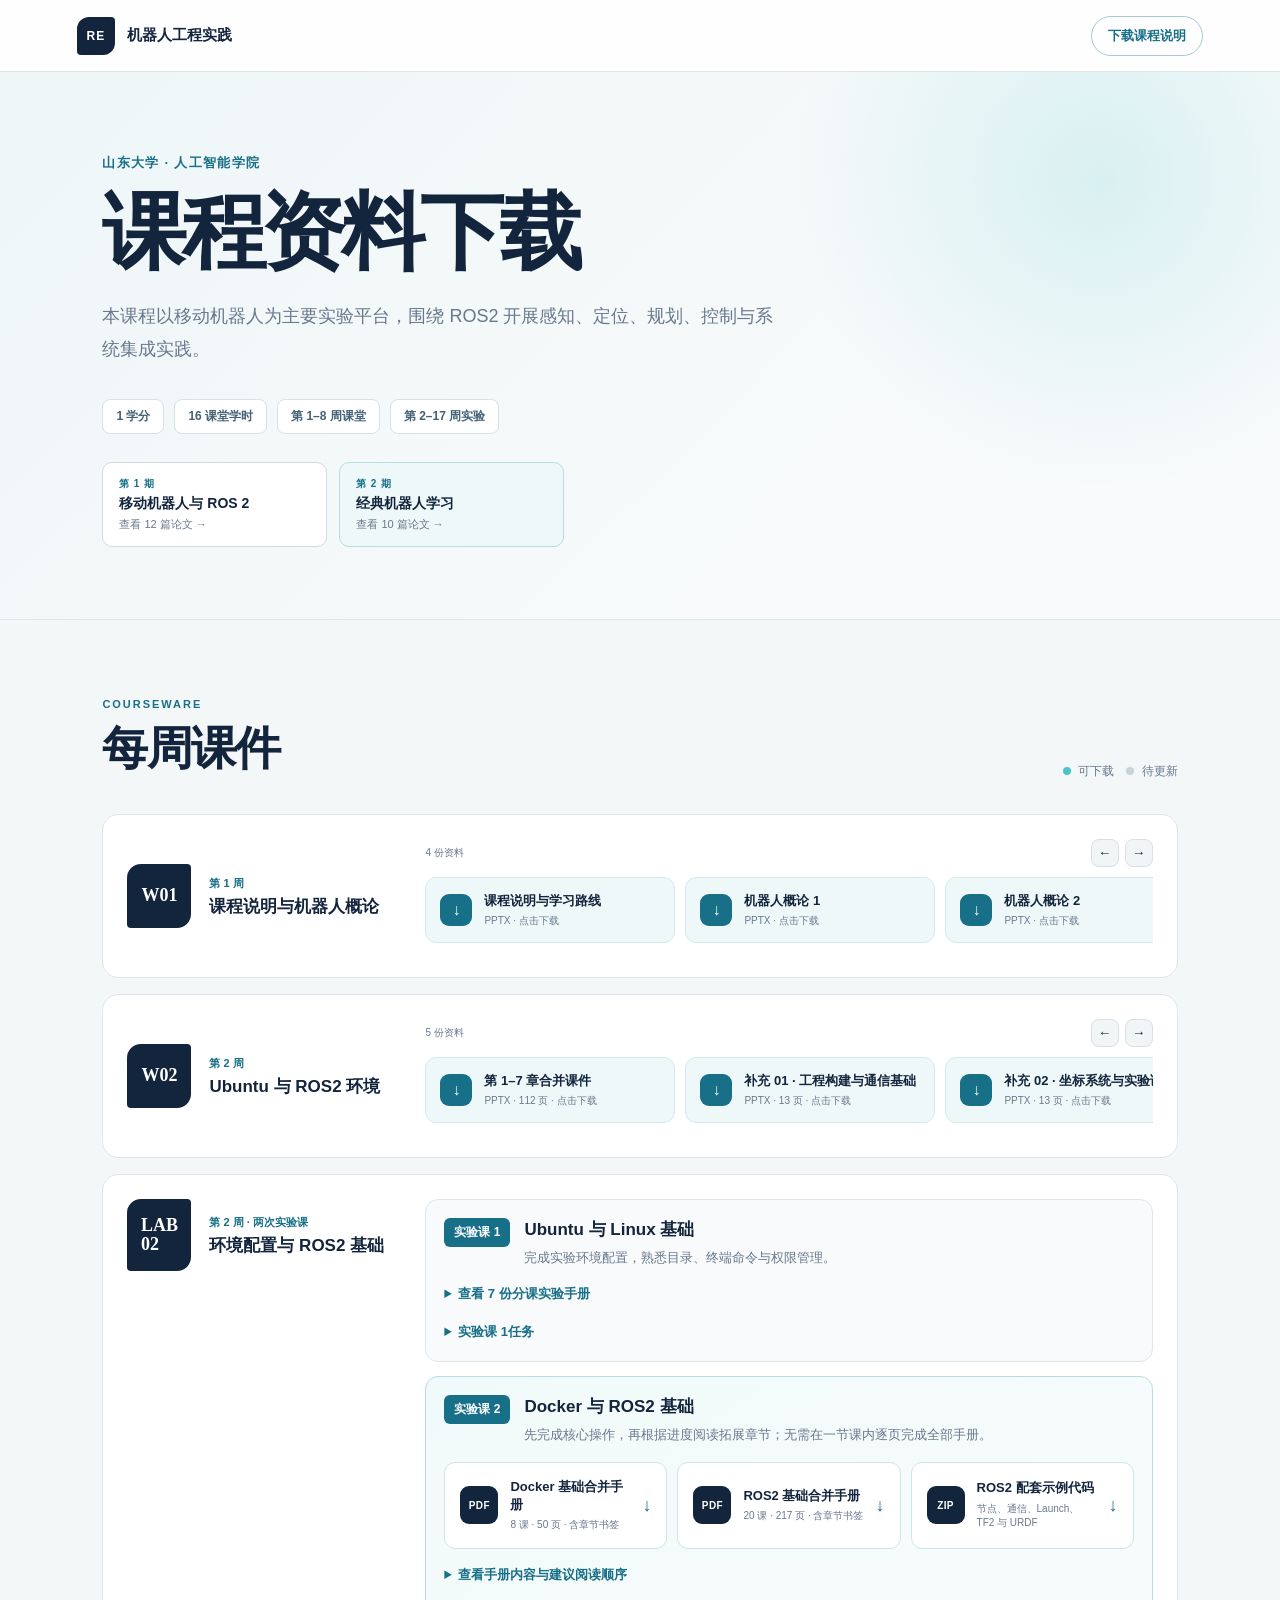
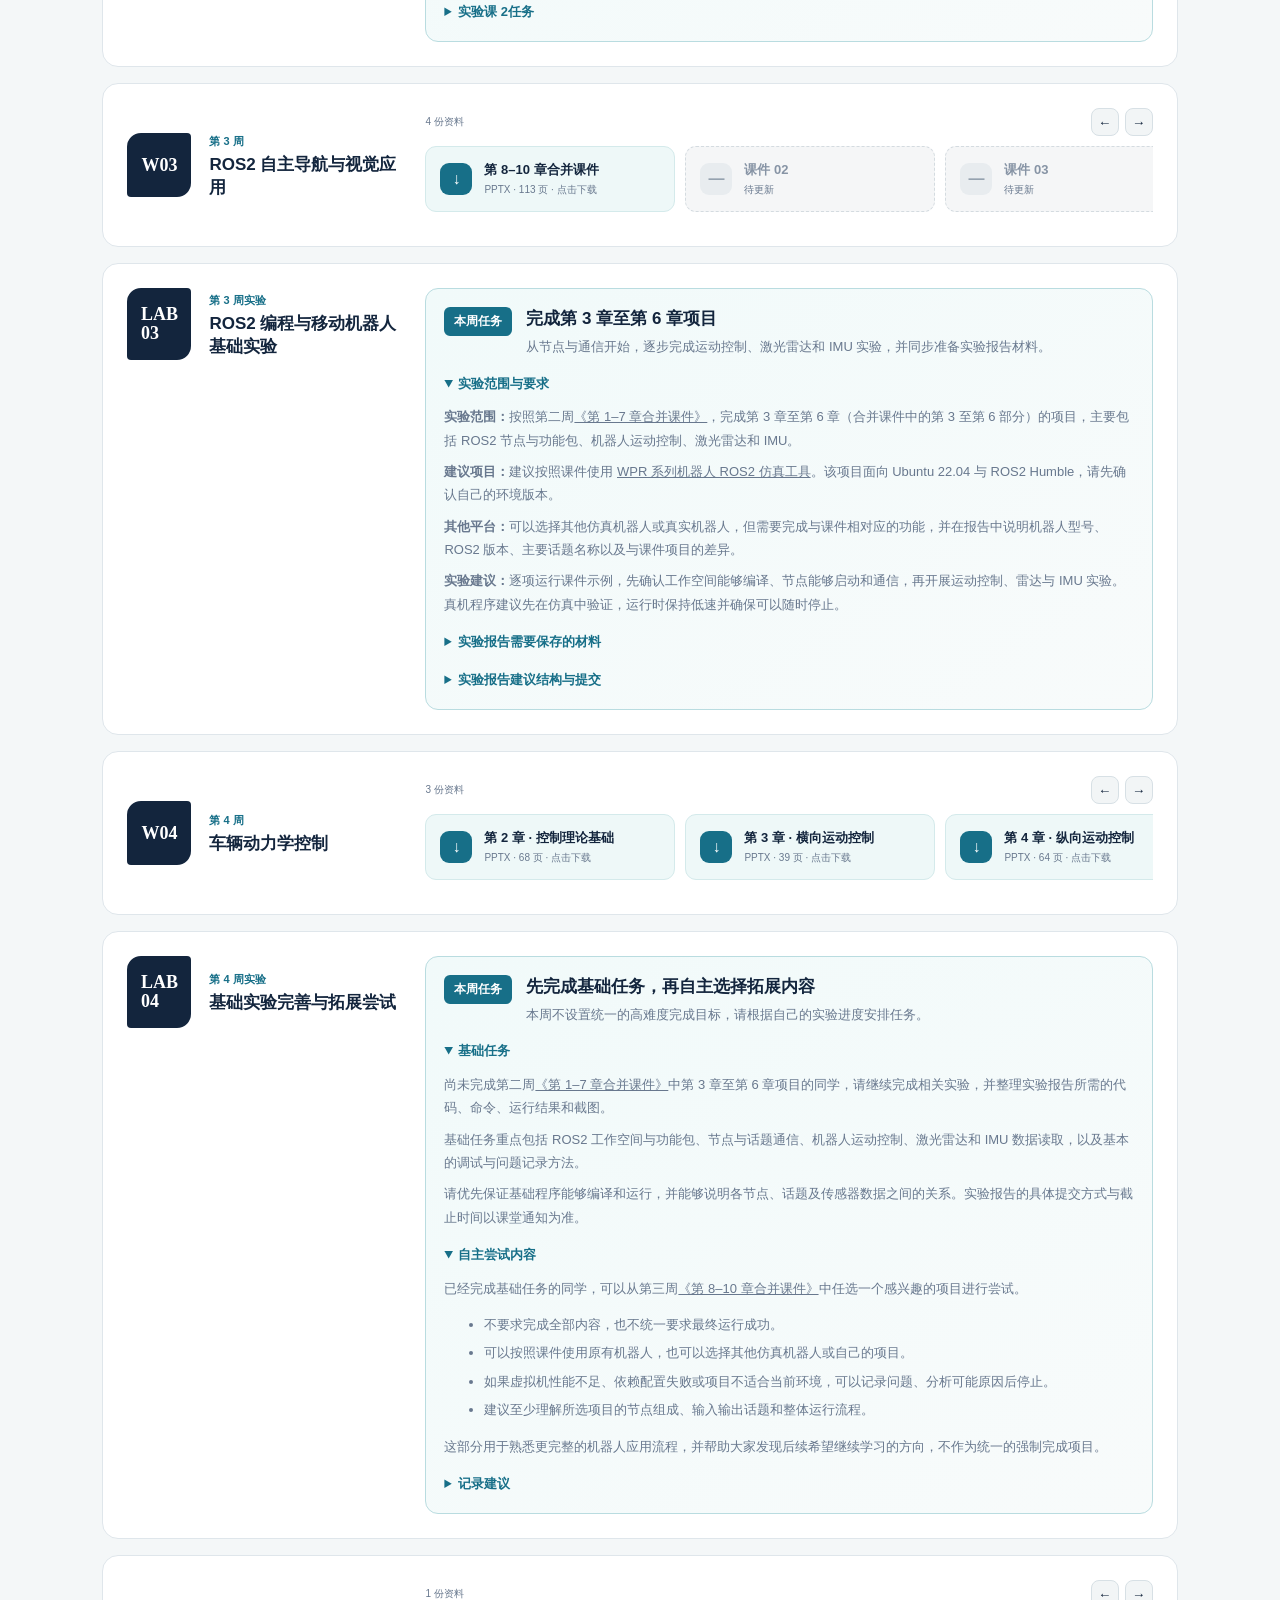
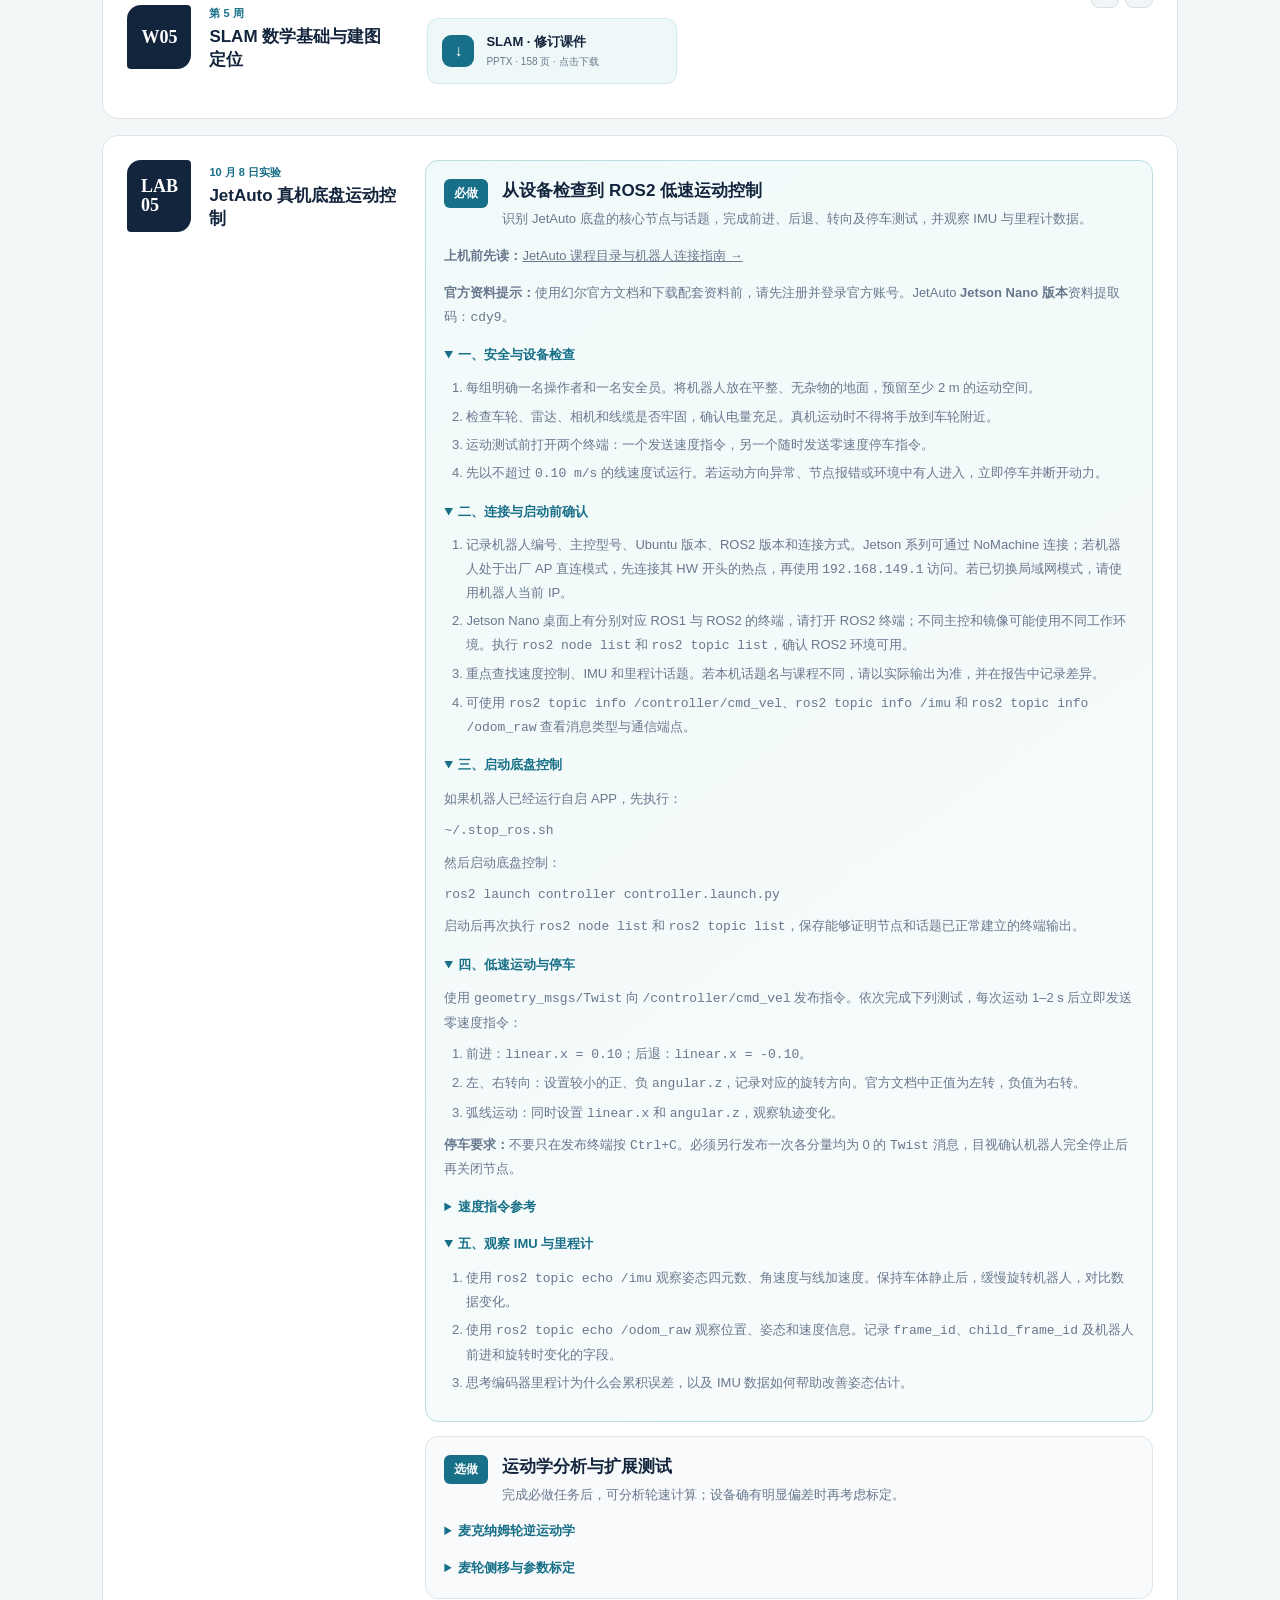
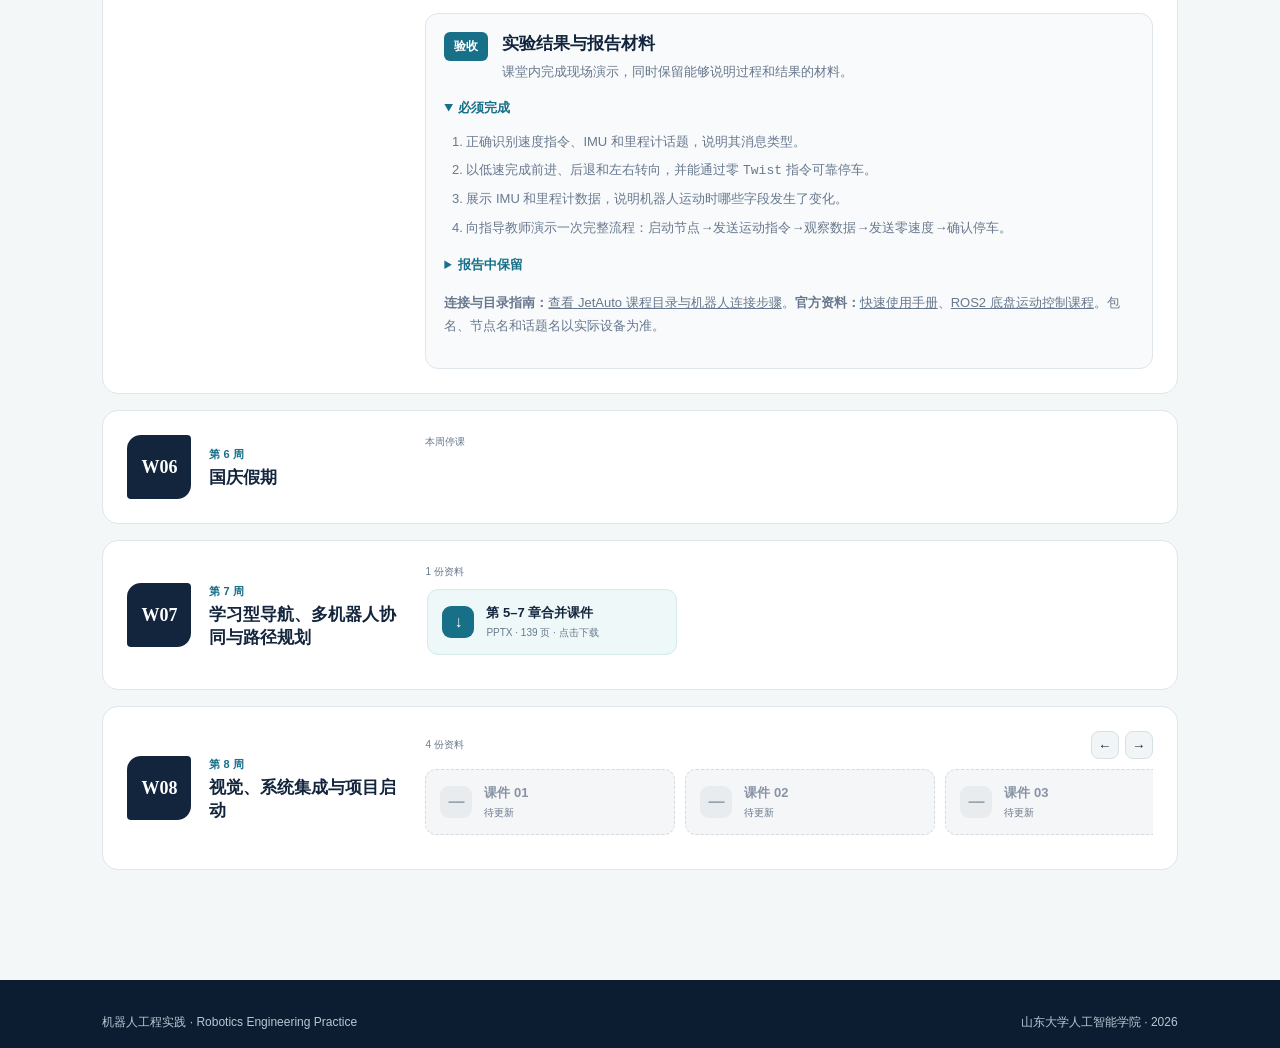
==== index.html @ d451692c "Publish week 7 navigation courseware" ====
<!doctype html>
<html lang="zh-CN">
<head>
  <meta charset="utf-8">
  <meta name="viewport" content="width=device-width,initial-scale=1">
  <meta name="description" content="山东大学人工智能学院机器人工程实践课程资料下载">
  <title>机器人工程实践｜课程资料下载</title>
  <link rel="stylesheet" href="style.css">
</head>
<body>
  <header>
    <a class="brand" href="#top"><span class="brand-mark">RE</span><span>机器人工程实践</span></a>
    <a class="outline-link" href="downloads/课程说明与学习路线.pptx" download>下载课程说明</a>
  </header>

  <main>
    <section class="hero" id="top">
      <p class="school">山东大学 · 人工智能学院</p>
      <h1>课程资料下载</h1>
      <p class="subtitle">本课程以移动机器人为主要实验平台，围绕 ROS2 开展感知、定位、规划、控制与系统集成实践。</p>
      <div class="facts"><span>1 学分</span><span>16 课堂学时</span><span>第 1–8 周课堂</span><span>第 2–17 周实验</span></div>
      <div class="reading-entries" aria-label="论文选读">
        <a class="reading-entry" href="papers.html"><small>第 1 期</small><strong>移动机器人与 ROS 2</strong><span>查看 12 篇论文 →</span></a>
        <a class="reading-entry reading-entry-current" href="papers-2.html"><small>第 2 期</small><strong>经典机器人学习</strong><span>查看 10 篇论文 →</span></a>
      </div>
    </section>

    <section class="downloads" aria-labelledby="downloads-title">
      <div class="downloads-heading"><div><p>COURSEWARE</p><h2 id="downloads-title">每周课件</h2></div><span><i></i> 可下载　<em></em> 待更新</span></div>
      <div class="week-list">
        <article class="week-card"><div class="week-title"><span>W01</span><div><small>第 1 周</small><h3>课程说明与机器人概论</h3></div></div><div class="rail-wrap"><div class="rail-controls"><span>4 份资料</span><div><button aria-label="向左查看第1周课件">←</button><button aria-label="向右查看第1周课件">→</button></div></div><div class="materials"><a class="material available" href="downloads/课程说明与学习路线.pptx" download><b>↓</b><span><strong>课程说明与学习路线</strong><small>PPTX · 点击下载</small></span></a><a class="material available" href="downloads/01-机器人概论.pptx" download><b>↓</b><span><strong>机器人概论 1</strong><small>PPTX · 点击下载</small></span></a><a class="material available" href="downloads/02-机器人概论.pptx" download><b>↓</b><span><strong>机器人概论 2</strong><small>PPTX · 点击下载</small></span></a><a class="material available" href="downloads/03-机器人概论.ppt" download><b>↓</b><span><strong>机器人概论 3</strong><small>PPT · 点击下载</small></span></a></div></div></article>

<article class="week-card" id="week02"><div class="week-title"><span>W02</span><div><small>第 2 周</small><h3>Ubuntu 与 ROS2 环境</h3></div></div><div class="rail-wrap"><div class="rail-controls"><span>5 份资料</span><div><button aria-label="向左查看第2周课件">←</button><button aria-label="向右查看第2周课件">→</button></div></div><div class="materials"><a class="material available" href="downloads/week02-chapters-01-07.pptx?v=20260904-1920" download><b>↓</b><span><strong>第 1–7 章合并课件</strong><small>PPTX · 112 页 · 点击下载</small></span></a><a class="material available" href="downloads/week02-supplement-01-build-communication.pptx" download><b>↓</b><span><strong>补充 01 · 工程构建与通信基础</strong><small>PPTX · 13 页 · 点击下载</small></span></a><a class="material available" href="downloads/week02-supplement-02-tf-debugging.pptx" download><b>↓</b><span><strong>补充 02 · 坐标系统与实验调试</strong><small>PPTX · 13 页 · 点击下载</small></span></a><div class="material pending"><b>—</b><span><strong>课件 04</strong><small>待更新</small></span></div><div class="material pending"><b>—</b><span><strong>课件 05</strong><small>待更新</small></span></div></div></div></article>

        <article class="week-card lab-week" id="week02-lab">
          <div class="week-title"><span>LAB<br>02</span><div><small>第 2 周 · 两次实验课</small><h3>环境配置与 ROS2 基础</h3></div></div>
          <div class="lab-sessions">
            <section class="lab-session">
              <div class="session-heading"><span>实验课 1</span><div><h4>Ubuntu 与 Linux 基础</h4><p>完成实验环境配置，熟悉目录、终端命令与权限管理。</p></div></div>
              <details class="resource-group">
                <summary>查看 7 份分课实验手册</summary>
                <div class="rail-wrap">
                  <div class="rail-controls"><span>按需要阅读和下载</span><div><button aria-label="向左查看实验课1手册">←</button><button aria-label="向右查看实验课1手册">→</button></div></div>
                  <div class="materials">
                    <a class="material available" href="downloads/lab02/01-linux-introduction.pdf" download><b>↓</b><span><strong>01 Linux 系统简介</strong><small>PDF · 6 页</small></span></a>
                    <a class="material available" href="downloads/lab02/02-windows-virtual-machine.pdf" download><b>↓</b><span><strong>02 Windows 下的环境配置</strong><small>PDF · 10 页</small></span></a>
                    <a class="material available" href="downloads/lab02/03-ubuntu-installation.pdf" download><b>↓</b><span><strong>03 Linux 系统安装及换源</strong><small>PDF · 67 页</small></span></a>
                    <a class="material available" href="downloads/lab02/04-linux-basics.pdf" download><b>↓</b><span><strong>04 Linux 基本操作</strong><small>PDF · 13 页</small></span></a>
                    <a class="material available" href="downloads/lab02/05-linux-directories.pdf" download><b>↓</b><span><strong>05 Linux 目录介绍</strong><small>PDF · 5 页</small></span></a>
                    <a class="material available" href="downloads/lab02/06-linux-commands.pdf" download><b>↓</b><span><strong>06 Linux 常见指令</strong><small>PDF · 8 页</small></span></a>
                    <a class="material available" href="downloads/lab02/07-linux-permissions.pdf" download><b>↓</b><span><strong>07 Linux 权限介绍</strong><small>PDF · 7 页</small></span></a>
                  </div>
                </div>
              </details>
              <details class="lab-notes"><summary>实验课 1任务</summary><p><strong>实验目标：</strong>完成 Ubuntu 实验环境配置，掌握 Linux 的基本操作，为后续 ROS2 实验准备可用环境。</p><ol><li>根据自己的电脑选择一种虚拟机方案，安装 Ubuntu 并完成软件源配置。不需要同时安装多种虚拟机；修改磁盘或虚拟化设置前，请先备份重要文件。</li><li>完成目录结构、常用终端命令和权限管理练习，保存关键命令与运行结果。遇到问题时，记录报错画面、系统与软件版本以及已经完成的步骤。</li><li>使用普通账户和 <code>sudo</code> 执行需要管理员权限的操作，不要启用 root 登录，也不要修改实验室公共设备的账户密码。</li></ol><p><strong>提前完成实验的同学：</strong>请进入<a href="papers.html">第一次论文选读</a>页面开始阅读。</p><p><strong>第一周作业：</strong>选择一篇或多篇论文完成阅读报告，使用 Overleaf 和 LaTeX 编写并导出 PDF。报告应说明研究问题、主要方法、实验结果和个人理解，不要只翻译摘要。提交方式与截止时间以课堂通知为准。</p></details>
            </section>

            <section class="lab-session session-featured">
              <div class="session-heading"><span>实验课 2</span><div><h4>Docker 与 ROS2 基础</h4><p>先完成核心操作，再根据进度阅读拓展章节；无需在一节课内逐页完成全部手册。</p></div></div>
              <div class="session-downloads">
                <a class="resource-card" href="downloads/lab02/session2/docker-course-complete.pdf?v=20260909" download><b>PDF</b><span><strong>Docker 基础合并手册</strong><small>8 课 · 50 页 · 含章节书签</small></span><i>↓</i></a>
                <a class="resource-card" href="downloads/lab02/session2/ros2-basics-complete.pdf?v=20260909" download><b>PDF</b><span><strong>ROS2 基础合并手册</strong><small>20 课 · 217 页 · 含章节书签</small></span><i>↓</i></a>
                <a class="resource-card" href="downloads/lab02/session2/ros2-example-source.zip?v=20260909" download><b>ZIP</b><span><strong>ROS2 配套示例代码</strong><small>节点、通信、Launch、TF2 与 URDF</small></span><i>↓</i></a>
              </div>
              <details class="resource-index"><summary>查看手册内容与建议阅读顺序</summary><div class="course-outline"><div><h5>Docker 手册</h5><p><strong>核心：</strong>介绍与安装、hello-world、容器使用、硬件与数据交互、Docker 中安装 ROS。</p><p><strong>拓展：</strong>镜像发布、容器日常管理与 Docker 仓库。</p></div><div><h5>ROS2 手册</h5><p><strong>核心：</strong>安装、命令行、工作空间、功能包、节点、话题、服务与动作。</p><p><strong>拓展：</strong>参数、DDS、Launch、TF2、URDF、Gazebo、Rviz 与 RQT。</p></div></div></details>
              <details class="lab-notes"><summary>实验课 2任务</summary><p><strong>实验目标：</strong>理解容器化开发环境的基本思路，完成 ROS2 工作空间与基础通信实验。</p><ol><li><strong>Docker 基础：</strong>完成 Docker 安装与 <code>hello-world</code> 测试，练习镜像、容器和目录映射等基本操作，并尝试在容器中运行 ROS2 环境。</li><li><strong>ROS2 基础：</strong>创建工作空间和功能包，运行节点、话题发布/订阅以及服务或动作示例；使用相应的 <code>ros2</code> 命令检查节点和通信状态。</li><li><strong>实验记录：</strong>保留关键命令、运行结果和必要截图。遇到问题时记录完整报错、ROS2 版本、运行环境及已经尝试的解决方法。</li></ol><p><strong>拓展任务：</strong>完成较快的同学可以继续练习 Launch、TF2、URDF、Rviz 或 RQT，也可以进入<a href="papers.html">第一次论文选读</a>页面继续阅读论文。</p></details>
            </section>
          </div>
        </article>

        <article class="week-card" id="week03"><div class="week-title"><span>W03</span><div><small>第 3 周</small><h3>ROS2 自主导航与视觉应用</h3></div></div><div class="rail-wrap"><div class="rail-controls"><span>4 份资料</span><div><button aria-label="向左查看第3周课件">←</button><button aria-label="向右查看第3周课件">→</button></div></div><div class="materials"><a class="material available" href="downloads/week03-ros2-navigation-vision.pptx?v=20260913" download><b>↓</b><span><strong>第 8–10 章合并课件</strong><small>PPTX · 113 页 · 点击下载</small></span></a><div class="material pending"><b>—</b><span><strong>课件 02</strong><small>待更新</small></span></div><div class="material pending"><b>—</b><span><strong>课件 03</strong><small>待更新</small></span></div><div class="material pending"><b>—</b><span><strong>课件 04</strong><small>待更新</small></span></div></div></div></article>

        <article class="week-card lab-week" id="week03-lab">
          <div class="week-title"><span>LAB<br>03</span><div><small>第 3 周实验</small><h3>ROS2 编程与移动机器人基础实验</h3></div></div>
          <div class="lab-sessions">
            <section class="lab-session session-featured">
              <div class="session-heading"><span>本周任务</span><div><h4>完成第 3 章至第 6 章项目</h4><p>从节点与通信开始，逐步完成运动控制、激光雷达和 IMU 实验，并同步准备实验报告材料。</p></div></div>
              <details class="lab-notes" open><summary>实验范围与要求</summary><p><strong>实验范围：</strong>按照第二周<a href="#week02">《第 1–7 章合并课件》</a>，完成第 3 章至第 6 章（合并课件中的第 3 至第 6 部分）的项目，主要包括 ROS2 节点与功能包、机器人运动控制、激光雷达和 IMU。</p><p><strong>建议项目：</strong>建议按照课件使用 <a href="https://github.com/6-robot/wpr_simulation2" target="_blank" rel="noopener">WPR 系列机器人 ROS2 仿真工具</a>。该项目面向 Ubuntu 22.04 与 ROS2 Humble，请先确认自己的环境版本。</p><p><strong>其他平台：</strong>可以选择其他仿真机器人或真实机器人，但需要完成与课件相对应的功能，并在报告中说明机器人型号、ROS2 版本、主要话题名称以及与课件项目的差异。</p><p><strong>实验建议：</strong>逐项运行课件示例，先确认工作空间能够编译、节点能够启动和通信，再开展运动控制、雷达与 IMU 实验。真机程序建议先在仿真中验证，运行时保持低速并确保可以随时停止。</p></details>
              <details class="lab-notes"><summary>实验报告需要保存的材料</summary><ol><li>工作空间成功编译及节点正常启动的截图。</li><li>节点、话题及通信关系的检查结果。</li><li>机器人运动控制的运行画面或结果记录。</li><li>RViz 中激光雷达数据的显示效果。</li><li>IMU 数据输出及关键字段的观察记录。</li><li>关键代码、参数配置或命令，以及必要的说明。</li><li>实验中出现的问题、完整报错信息和解决过程。</li></ol><p>截图应能看清命令、窗口标题和关键结果；不要只保留最终成功画面。</p></details>
              <details class="lab-notes"><summary>实验报告建议结构与提交</summary><ol><li><strong>实验目的：</strong>说明本次实验要掌握的 ROS2 知识与机器人功能。</li><li><strong>实验环境：</strong>记录 Ubuntu、ROS2、仿真平台或机器人型号等信息。</li><li><strong>实验过程：</strong>按第 3 章至第 6 章依次说明操作步骤、关键命令与代码。</li><li><strong>实验结果：</strong>配合截图展示各项功能的运行结果。</li><li><strong>问题与解决：</strong>记录调试过程、原因分析及解决方法。</li><li><strong>分析与总结：</strong>总结各节点、话题和传感器数据之间的关系，以及个人理解。</li></ol><p><strong>提交形式：</strong>使用 Overleaf 和 LaTeX 编写，导出 PDF 后提交；具体提交方式与截止时间以课堂通知为准。</p></details>
            </section>
          </div>
        </article>

        <article class="week-card" id="week04"><div class="week-title"><span>W04</span><div><small>第 4 周</small><h3>车辆动力学控制</h3></div></div><div class="rail-wrap"><div class="rail-controls"><span>3 份资料</span><div><button aria-label="向左查看第4周课件">←</button><button aria-label="向右查看第4周课件">→</button></div></div><div class="materials"><a class="material available" href="https://raw.githubusercontent.com/tcy1998/robotics-engineering-practice/main/downloads/week04-02-control-theory.pptx" download><b>↓</b><span><strong>第 2 章 · 控制理论基础</strong><small>PPTX · 68 页 · 点击下载</small></span></a><a class="material available" href="https://raw.githubusercontent.com/tcy1998/robotics-engineering-practice/main/downloads/week04-03-lateral-control.pptx" download><b>↓</b><span><strong>第 3 章 · 横向运动控制</strong><small>PPTX · 39 页 · 点击下载</small></span></a><a class="material available" href="https://raw.githubusercontent.com/tcy1998/robotics-engineering-practice/main/downloads/week04-04-longitudinal-control.pptx" download><b>↓</b><span><strong>第 4 章 · 纵向运动控制</strong><small>PPTX · 64 页 · 点击下载</small></span></a></div></div></article>

        <article class="week-card lab-week" id="week04-lab">
          <div class="week-title"><span>LAB<br>04</span><div><small>第 4 周实验</small><h3>基础实验完善与拓展尝试</h3></div></div>
          <div class="lab-sessions">
            <section class="lab-session session-featured">
              <div class="session-heading"><span>本周任务</span><div><h4>先完成基础任务，再自主选择拓展内容</h4><p>本周不设置统一的高难度完成目标，请根据自己的实验进度安排任务。</p></div></div>
              <details class="lab-notes" open><summary>基础任务</summary><p>尚未完成第二周<a href="#week02">《第 1–7 章合并课件》</a>中第 3 章至第 6 章项目的同学，请继续完成相关实验，并整理实验报告所需的代码、命令、运行结果和截图。</p><p>基础任务重点包括 ROS2 工作空间与功能包、节点与话题通信、机器人运动控制、激光雷达和 IMU 数据读取，以及基本的调试与问题记录方法。</p><p>请优先保证基础程序能够编译和运行，并能够说明各节点、话题及传感器数据之间的关系。实验报告的具体提交方式与截止时间以课堂通知为准。</p></details>
              <details class="lab-notes" open><summary>自主尝试内容</summary><p>已经完成基础任务的同学，可以从第三周<a href="#week03">《第 8–10 章合并课件》</a>中任选一个感兴趣的项目进行尝试。</p><ul><li>不要求完成全部内容，也不统一要求最终运行成功。</li><li>可以按照课件使用原有机器人，也可以选择其他仿真机器人或自己的项目。</li><li>如果虚拟机性能不足、依赖配置失败或项目不适合当前环境，可以记录问题、分析可能原因后停止。</li><li>建议至少理解所选项目的节点组成、输入输出话题和整体运行流程。</li></ul><p>这部分用于熟悉更完整的机器人应用流程，并帮助大家发现后续希望继续学习的方向，不作为统一的强制完成项目。</p></details>
              <details class="lab-notes"><summary>记录建议</summary><p>如果进行了拓展尝试，可以记录所选项目、运行环境、已经完成的步骤、主要节点和话题、运行结果或报错信息，并把这些内容作为实验报告的拓展部分。没有完成拓展项目不会影响基础任务的评价。</p><p>所有运动控制程序应优先在仿真环境中验证。使用真实机器人时，请保持低速运行并确保能够随时停止。</p></details>
            </section>
          </div>
        </article>

        <article class="week-card" id="week05"><div class="week-title"><span>W05</span><div><small>第 5 周</small><h3>SLAM 数学基础与建图定位</h3></div></div><div class="rail-wrap"><div class="rail-controls"><span>1 份资料</span><div><button aria-label="向左查看第5周课件">←</button><button aria-label="向右查看第5周课件">→</button></div></div><div class="materials"><a class="material available" href="downloads/week05-slam.pptx?v=20260927" download><b>↓</b><span><strong>SLAM · 修订课件</strong><small>PPTX · 158 页 · 点击下载</small></span></a></div></div></article>

        <article class="week-card lab-week" id="week05-lab">
          <div class="week-title"><span>LAB<br>05</span><div><small>10 月 8 日实验</small><h3>JetAuto 真机底盘运动控制</h3></div></div>
          <div class="lab-sessions">
            <section class="lab-session session-featured">
              <div class="session-heading"><span>必做</span><div><h4>从设备检查到 ROS2 低速运动控制</h4><p>识别 JetAuto 底盘的核心节点与话题，完成前进、后退、转向及停车测试，并观察 IMU 与里程计数据。</p></div></div>
              <p class="lab-notes"><strong>上机前先读：</strong><a href="jetauto-guide.html">JetAuto 课程目录与机器人连接指南 →</a></p>
              <p class="lab-notes"><strong>官方资料提示：</strong>使用幻尔官方文档和下载配套资料前，请先注册并登录官方账号。JetAuto <strong>Jetson Nano 版本</strong>资料提取码：<code>cdy9</code>。</p>
              <details class="lab-notes" open><summary>一、安全与设备检查</summary><ol><li>每组明确一名操作者和一名安全员。将机器人放在平整、无杂物的地面，预留至少 2 m 的运动空间。</li><li>检查车轮、雷达、相机和线缆是否牢固，确认电量充足。真机运动时不得将手放到车轮附近。</li><li>运动测试前打开两个终端：一个发送速度指令，另一个随时发送零速度停车指令。</li><li>先以不超过 <code>0.10 m/s</code> 的线速度试运行。若运动方向异常、节点报错或环境中有人进入，立即停车并断开动力。</li></ol></details>
              <details class="lab-notes" open><summary>二、连接与启动前确认</summary><ol><li>记录机器人编号、主控型号、Ubuntu 版本、ROS2 版本和连接方式。Jetson 系列可通过 NoMachine 连接；若机器人处于出厂 AP 直连模式，先连接其 HW 开头的热点，再使用 <code>192.168.149.1</code> 访问。若已切换局域网模式，请使用机器人当前 IP。</li><li>Jetson Nano 桌面上有分别对应 ROS1 与 ROS2 的终端，请打开 ROS2 终端；不同主控和镜像可能使用不同工作环境。执行 <code>ros2 node list</code> 和 <code>ros2 topic list</code>，确认 ROS2 环境可用。</li><li>重点查找速度控制、IMU 和里程计话题。若本机话题名与课程不同，请以实际输出为准，并在报告中记录差异。</li><li>可使用 <code>ros2 topic info /controller/cmd_vel</code>、<code>ros2 topic info /imu</code> 和 <code>ros2 topic info /odom_raw</code> 查看消息类型与通信端点。</li></ol></details>
              <details class="lab-notes" open><summary>三、启动底盘控制</summary><p>如果机器人已经运行自启 APP，先执行：</p><p><code>~/.stop_ros.sh</code></p><p>然后启动底盘控制：</p><p><code>ros2 launch controller controller.launch.py</code></p><p>启动后再次执行 <code>ros2 node list</code> 和 <code>ros2 topic list</code>，保存能够证明节点和话题已正常建立的终端输出。</p></details>
              <details class="lab-notes" open><summary>四、低速运动与停车</summary><p>使用 <code>geometry_msgs/Twist</code> 向 <code>/controller/cmd_vel</code> 发布指令。依次完成下列测试，每次运动 1–2 s 后立即发送零速度指令：</p><ol><li>前进：<code>linear.x = 0.10</code>；后退：<code>linear.x = -0.10</code>。</li><li>左、右转向：设置较小的正、负 <code>angular.z</code>，记录对应的旋转方向。官方文档中正值为左转，负值为右转。</li><li>弧线运动：同时设置 <code>linear.x</code> 和 <code>angular.z</code>，观察轨迹变化。</li></ol><p><strong>停车要求：</strong>不要只在发布终端按 <code>Ctrl+C</code>。必须另行发布一次各分量均为 0 的 <code>Twist</code> 消息，目视确认机器人完全停止后再关闭节点。</p></details>
              <details class="lab-notes"><summary>速度指令参考</summary><p>前进示例：</p><p><code>ros2 topic pub /controller/cmd_vel geometry_msgs/Twist "{linear: {x: 0.10, y: 0.0, z: 0.0}, angular: {x: 0.0, y: 0.0, z: 0.0}}"</code></p><p>单次发布停车指令：</p><p><code>ros2 topic pub --once /controller/cmd_vel geometry_msgs/Twist "{linear: {x: 0.0, y: 0.0, z: 0.0}, angular: {x: 0.0, y: 0.0, z: 0.0}}"</code></p><p>如果话题名不同，将命令中的 <code>/controller/cmd_vel</code> 替换为本机实际速度控制话题。</p></details>
              <details class="lab-notes" open><summary>五、观察 IMU 与里程计</summary><ol><li>使用 <code>ros2 topic echo /imu</code> 观察姿态四元数、角速度与线加速度。保持车体静止后，缓慢旋转机器人，对比数据变化。</li><li>使用 <code>ros2 topic echo /odom_raw</code> 观察位置、姿态和速度信息。记录 <code>frame_id</code>、<code>child_frame_id</code> 及机器人前进和旋转时变化的字段。</li><li>思考编码器里程计为什么会累积误差，以及 IMU 数据如何帮助改善姿态估计。</li></ol></details>
            </section>
            <section class="lab-session">
              <div class="session-heading"><span>选做</span><div><h4>运动学分析与扩展测试</h4><p>完成必做任务后，可分析轮速计算；设备确有明显偏差时再考虑标定。</p></div></div>
              <details class="lab-notes"><summary>麦克纳姆轮逆运动学</summary><p>阅读 <code>mecanum.py</code>，找到车体速度 <code>linear_x</code>、<code>linear_y</code>、<code>angular_z</code> 转换为四路轮速的代码。说明轴距、轮距、轮径及电机安装方向对计算结果的影响。</p><p>典型解算形式为：<code>v1 = vx - vy - ωk</code>、<code>v2 = vx + vy - ωk</code>、<code>v3 = vx + vy + ωk</code>、<code>v4 = vx - vy + ωk</code>，其中 <code>k = (wheelbase + track_width) / 2</code>。</p></details>
              <details class="lab-notes"><summary>麦轮侧移与参数标定</summary><p>麦克纳姆轮运动学模型包含 <code>linear.y</code>，但官方本章的速度控制操作主要演示 <code>linear.x</code> 与 <code>angular.z</code>。确认本机为麦轮底盘、支持侧移且场地允许后，可用很小的 <code>linear.y</code> 进行扩展测试。</p><p>官方说明整机出厂前已完成标定。只有直行或转向出现明显偏差时，才在指导教师确认后记录 <code>calibrate_params.yaml</code> 原始值，使用线速度或角速度标定程序测试，并每次只调整一个参数。公共设备不要自行覆盖原有标定。</p></details>
            </section>
            <section class="lab-session">
              <div class="session-heading"><span>验收</span><div><h4>实验结果与报告材料</h4><p>课堂内完成现场演示，同时保留能够说明过程和结果的材料。</p></div></div>
              <details class="lab-notes" open><summary>必须完成</summary><ol><li>正确识别速度指令、IMU 和里程计话题，说明其消息类型。</li><li>以低速完成前进、后退和左右转向，并能通过零 <code>Twist</code> 指令可靠停车。</li><li>展示 IMU 和里程计数据，说明机器人运动时哪些字段发生了变化。</li><li>向指导教师演示一次完整流程：启动节点→发送运动指令→观察数据→发送零速度→确认停车。</li></ol></details>
              <details class="lab-notes"><summary>报告中保留</summary><ol><li>实验环境、机器人编号、ROS2 版本与实际话题名。</li><li><code>ros2 node list</code>、<code>ros2 topic list</code> 及关键 <code>topic info</code> 的输出。</li><li>各种运动方式的指令、运行结果和必要的照片或短视频。</li><li>IMU 与里程计的关键字段、数据变化与个人分析。</li><li>至少一个真实的调试问题：完整报错或现象、原因判断、尝试步骤与最终结果。</li></ol></details>
              <p class="lab-notes"><strong>连接与目录指南：</strong><a href="jetauto-guide.html">查看 JetAuto 课程目录与机器人连接步骤</a>。<strong>官方资料：</strong><a href="https://docs.hiwonder.com.cn/projects/JetAuto-JetsonNano/page/1.%E6%9C%BA%E5%99%A8%E4%BA%BA%E5%BF%AB%E9%80%9F%E4%BD%BF%E7%94%A8%E6%8C%87%E5%8D%97.html" target="_blank" rel="noopener">快速使用手册</a>、<a href="https://docs.hiwonder.com.cn/projects/JetAuto-JetsonNano/page/15.ROS2-%E5%BA%95%E7%9B%98%E8%BF%90%E5%8A%A8%E6%8E%A7%E5%88%B6%E8%AF%BE%E7%A8%8B.html" target="_blank" rel="noopener">ROS2 底盘运动控制课程</a>。包名、节点名和话题名以实际设备为准。</p>
            </section>
          </div>
        </article>

        <article class="week-card holiday-week"><div class="week-title"><span>W06</span><div><small>第 6 周</small><h3>国庆假期</h3></div></div><div class="rail-wrap"><div class="rail-controls"><span>本周停课</span></div></div></article>

        <article class="week-card" id="week07"><div class="week-title"><span>W07</span><div><small>第 7 周</small><h3>学习型导航、多机器人协同与路径规划</h3></div></div><div class="rail-wrap"><div class="rail-controls"><span>1 份资料</span></div><div class="materials"><a class="material available" href="downloads/week07-learning-coordination-planning.pptx?v=20261011" download><b>↓</b><span><strong>第 5–7 章合并课件</strong><small>PPTX · 139 页 · 点击下载</small></span></a></div></div></article>

        <article class="week-card"><div class="week-title"><span>W08</span><div><small>第 8 周</small><h3>视觉、系统集成与项目启动</h3></div></div><div class="rail-wrap"><div class="rail-controls"><span>4 份资料</span><div><button aria-label="向左查看第8周课件">←</button><button aria-label="向右查看第8周课件">→</button></div></div><div class="materials"><div class="material pending"><b>—</b><span><strong>课件 01</strong><small>待更新</small></span></div><div class="material pending"><b>—</b><span><strong>课件 02</strong><small>待更新</small></span></div><div class="material pending"><b>—</b><span><strong>课件 03</strong><small>待更新</small></span></div><div class="material pending"><b>—</b><span><strong>课件 04</strong><small>待更新</small></span></div></div></div></article>
      </div>
    </section>
  </main>

  <footer><span>机器人工程实践 · Robotics Engineering Practice</span><span>山东大学人工智能学院 · 2026</span></footer>
  <script src="script.js"></script>
</body>
</html>
---- style.css ----
.lab-week{align-items:start}.lab-week .week-title{position:sticky;top:24px}.lab-week .week-title>span{height:72px;line-height:1.05}.lab-sessions{display:grid;gap:14px;min-width:0}.lab-session{padding:18px;border:1px solid var(--line);border-radius:13px;background:#f8fafb}.session-featured{border-color:#b9dce0;background:linear-gradient(145deg,#f1fafa,#f8fbfb)}.session-heading{display:flex;align-items:flex-start;gap:14px}.session-heading>span{flex:0 0 auto;padding:6px 10px;color:#fff;background:var(--blue);border-radius:6px;font-size:12px;font-weight:800}.session-heading h4{margin:0;font-size:17px}.session-heading p{margin:6px 0 0;color:var(--muted);font-size:13px;line-height:1.65}.resource-group,.resource-index,.lab-notes{margin-top:14px;color:var(--muted);font-size:13px;line-height:1.8}.resource-group summary,.resource-index summary,.lab-notes summary{cursor:pointer;color:var(--blue);font-weight:700}.resource-group[open] summary,.resource-index[open] summary,.lab-notes[open] summary{margin-bottom:10px}.resource-group .rail-wrap{padding-top:2px}.resource-group .rail-controls{margin-top:0}.lab-notes p{margin:8px 0}.lab-notes ol{margin:8px 0;padding-left:22px}.lab-notes li+li{margin-top:5px}.lab-notes a{text-decoration:underline}.session-downloads{display:grid;grid-template-columns:repeat(3,minmax(0,1fr));gap:10px;margin-top:16px}.resource-card{display:grid;grid-template-columns:auto minmax(0,1fr) auto;align-items:center;gap:12px;padding:15px;background:#fff;border:1px solid #cee5e7;border-radius:11px;transition:transform .18s ease,border-color .18s ease}.resource-card:hover{transform:translateY(-2px);border-color:#77c9cc}.resource-card>b{display:grid;place-items:center;width:38px;height:38px;color:#fff;background:var(--ink);border-radius:9px;font-size:10px;letter-spacing:.04em}.resource-card span{min-width:0}.resource-card strong{display:block;font-size:13px;line-height:1.4}.resource-card small{display:block;margin-top:4px;color:var(--muted);font-size:10px;line-height:1.45}.resource-card i{color:var(--blue);font-style:normal;font-size:18px;font-weight:800}.course-outline{display:grid;grid-template-columns:1fr 1fr;gap:12px}.course-outline>div{padding:14px;background:#fff;border:1px solid var(--line);border-radius:10px}.course-outline h5{margin:0 0 6px;color:var(--ink);font-size:13px}.course-outline p{margin:5px 0;font-size:12px;line-height:1.7}#week02-lab{scroll-margin-top:24px}
:root{--ink:#13253d;--blue:#176f88;--cyan:#4bc3c7;--muted:#68788e;--line:#dfe6eb;--paper:#f4f7f8}*{box-sizing:border-box}html{scroll-behavior:smooth}body{margin:0;color:var(--ink);background:var(--paper);font-family:"Noto Sans SC","Microsoft YaHei","PingFang SC",Arial,sans-serif}a{color:inherit;text-decoration:none}header{height:72px;display:flex;align-items:center;justify-content:space-between;padding:0 clamp(22px,6vw,96px);border-bottom:1px solid var(--line);background:rgba(255,255,255,.94)}.brand{display:flex;align-items:center;gap:12px;font-size:15px;font-weight:800}.brand-mark{display:grid;place-items:center;width:38px;height:38px;color:#fff;background:var(--ink);border-radius:12px 4px 12px 4px;font-size:12px;letter-spacing:.08em}.outline-link{padding:10px 16px;color:var(--blue);border:1px solid #a9c9d2;border-radius:999px;font-size:13px;font-weight:700}.hero{padding:82px clamp(22px,8vw,128px) 72px;background:radial-gradient(circle at 86% 20%,rgba(75,195,199,.18),transparent 26%),linear-gradient(135deg,#eef6f7,#f8fafb 70%);border-bottom:1px solid var(--line)}.school{margin:0 0 16px;color:var(--blue);font-size:13px;font-weight:800;letter-spacing:.1em}h1{margin:0;font-size:clamp(46px,7vw,84px);line-height:1.05;letter-spacing:-.055em}.subtitle{max-width:680px;margin:24px 0 0;color:var(--muted);font-size:18px;line-height:1.8}.facts{display:flex;flex-wrap:wrap;gap:10px;margin-top:34px}.facts span{padding:8px 13px;color:#436177;background:#fff;border:1px solid #d6e2e7;border-radius:8px;font-size:12px;font-weight:700}.downloads{padding:78px clamp(22px,8vw,128px) 110px}.downloads-heading{display:flex;align-items:end;justify-content:space-between;gap:30px;margin-bottom:34px}.downloads-heading p{margin:0 0 8px;color:var(--blue);font-size:11px;font-weight:800;letter-spacing:.18em}.downloads-heading h2{margin:0;font-size:clamp(30px,4vw,46px);letter-spacing:-.04em}.downloads-heading>span{color:var(--muted);font-size:12px}.downloads-heading i,.downloads-heading em{display:inline-block;width:8px;height:8px;margin-right:4px;border-radius:50%}.downloads-heading i{background:var(--cyan)}.downloads-heading em{background:#cad3da}.week-list{display:grid;gap:16px}.week-card{display:grid;grid-template-columns:270px minmax(0,1fr);gap:28px;padding:24px;background:#fff;border:1px solid var(--line);border-radius:16px}.week-title{display:flex;align-items:center;gap:18px}.week-title>span{display:grid;place-items:center;flex:0 0 64px;height:64px;color:#fff;background:var(--ink);border-radius:14px 4px 14px 4px;font:700 18px Georgia,serif}.week-title small{color:var(--blue);font-size:11px;font-weight:800}.week-title h3{margin:5px 0 0;font-size:17px;line-height:1.35}.rail-wrap{min-width:0}.rail-controls{display:flex;align-items:center;justify-content:space-between;margin-bottom:8px;color:var(--muted);font-size:10px}.rail-controls>div{display:flex;gap:6px}.rail-controls button{width:28px;height:28px;padding:0;color:var(--ink);background:#f2f5f6;border:1px solid #d7e0e5;border-radius:8px;cursor:pointer}.rail-controls button:hover{color:#fff;background:var(--blue);border-color:var(--blue)}.materials{display:flex;gap:10px;overflow-x:auto;padding:2px 2px 10px;scroll-snap-type:x proximity;scrollbar-width:thin;scrollbar-color:#afc2ca transparent;cursor:grab;touch-action:pan-y}.materials.dragging{cursor:grabbing;scroll-snap-type:none;user-select:none}.material{min-width:0;flex:0 0 250px;display:flex;align-items:center;gap:12px;padding:14px;border-radius:11px;scroll-snap-align:start}.material>span{min-width:0;display:flex;flex-direction:column;gap:4px}.material strong{display:block;overflow:hidden;text-overflow:ellipsis;white-space:nowrap;font-size:13px}.material small{color:var(--muted);font-size:10px}.material b{display:grid;place-items:center;flex:0 0 32px;height:32px;border-radius:9px;font-weight:800}.available{background:#eef8f8;border:1px solid #d4eaeb;transition:transform .18s ease,border-color .18s ease}.available:hover{transform:translateY(-2px);border-color:#77c9cc}.available b{color:#fff;background:var(--blue)}.pending{color:#8794a5;background:#f5f6f7;border:1px dashed #d4dbe0}.pending b{color:#95a2af;background:#e8ecef}footer{display:flex;justify-content:space-between;gap:20px;padding:34px clamp(22px,8vw,128px);color:#bac6d3;background:#0d1d31;font-size:12px}@media(max-width:1000px){.week-card{grid-template-columns:1fr}.lab-week .week-title{position:static}.session-downloads{grid-template-columns:1fr 1fr}}@media(max-width:700px){header{height:64px;padding:0 18px}.outline-link{display:none}.hero{padding:58px 20px 50px}h1{font-size:46px}.subtitle{font-size:16px}.downloads{padding:56px 20px 78px}.downloads-heading{align-items:flex-start;flex-direction:column;gap:14px}.week-card{padding:18px}.material{flex-basis:230px}.session-downloads,.course-outline{grid-template-columns:1fr}.lab-session{padding:15px}footer{flex-direction:column;padding:28px 20px}}@media(prefers-reduced-motion:reduce){html{scroll-behavior:auto}*{transition:none!important}}
.reading-entries{display:flex;flex-wrap:wrap;gap:12px;margin-top:28px}.reading-entry{display:grid;gap:4px;min-width:225px;padding:14px 16px;background:#fff;border:1px solid #cbdde2;border-radius:10px;transition:transform .18s ease,border-color .18s ease}.reading-entry:hover{transform:translateY(-2px);border-color:#77c9cc}.reading-entry small{color:var(--blue);font-size:10px;font-weight:800;letter-spacing:.08em}.reading-entry strong{font-size:14px}.reading-entry span{color:var(--muted);font-size:11px}.reading-entry-current{background:#eef8f8;border-color:#b9dcdf}.reading-page{background:#fff}.reading-nav{display:flex;align-items:center;gap:8px}.reading-nav>a:not(.outline-link),.reading-nav>span{padding:8px 11px;border-radius:7px;font-size:12px;font-weight:700}.reading-nav>a:not(.outline-link){color:var(--blue)}.reading-nav>span{color:#fff;background:var(--blue)}.reading{max-width:920px;margin:0 auto;padding:64px 28px 80px}.reading h1{font-size:clamp(38px,6vw,60px)}.reading-intro{max-width:760px;font-size:17px;line-height:1.9;margin:24px 0 8px}.reading-note{max-width:760px;color:var(--muted);font-size:13px;line-height:1.8}.topic-route{display:flex;flex-wrap:wrap;gap:8px;margin:24px 0 0}.topic-route span{padding:7px 10px;color:#436177;background:#f3f8f9;border:1px solid #d6e5e8;border-radius:7px;font-size:11px;font-weight:700}.paper-list{margin-top:38px;border-bottom:1px solid var(--line)}.paper{display:block;padding:26px 0;border-top:1px solid var(--line)}.paper-order{display:none}.paper-meta{margin:0 0 8px;color:var(--muted);font-size:12px}.paper h2{margin:0;font-size:21px}.paper-title{font-size:15px;line-height:1.6;margin:7px 0;overflow-wrap:anywhere}.paper-authors{color:var(--muted);font-size:12px;line-height:1.6;margin:5px 0}.paper-guide{max-width:780px;font-size:14px;line-height:1.8;margin:10px 0 14px}.paper-links{display:flex;align-items:center;flex-wrap:wrap;gap:14px;font-size:12px}.paper-links a{color:var(--blue);font-weight:700}.paper-links a:first-child{padding:7px 12px;border:1px solid #a9c9d2;border-radius:6px}.paper-links span{display:none}.practice-paper{margin-left:-16px;margin-right:-16px;padding-left:16px;padding-right:16px;background:linear-gradient(90deg,rgba(75,195,199,.1),transparent 80%)}.practice-badge{display:inline-block;margin-left:8px;padding:3px 7px;color:#0c6370;background:#dff4f3;border-radius:999px;font-size:10px;font-weight:800;vertical-align:middle}.practice-plan{margin:12px 0 14px;padding:12px 14px;color:#436177;background:#f5fafa;border-left:3px solid var(--cyan);font-size:12px;line-height:1.75}.reading-policy{padding:25px 0;line-height:1.8;font-size:13px}.reading-policy summary{cursor:pointer;font-weight:700}.reading-policy a,.back-link{color:var(--blue);text-decoration:underline}a:focus-visible,summary:focus-visible{outline:3px solid var(--blue);outline-offset:4px}@media(max-width:600px){.reading{padding:40px 20px}.paper{padding:22px 0}.paper h2{font-size:19px}.reading-nav{gap:2px}.reading-nav>a:not(.outline-link),.reading-nav>span{padding:7px 8px}.reading-entry{width:100%}}
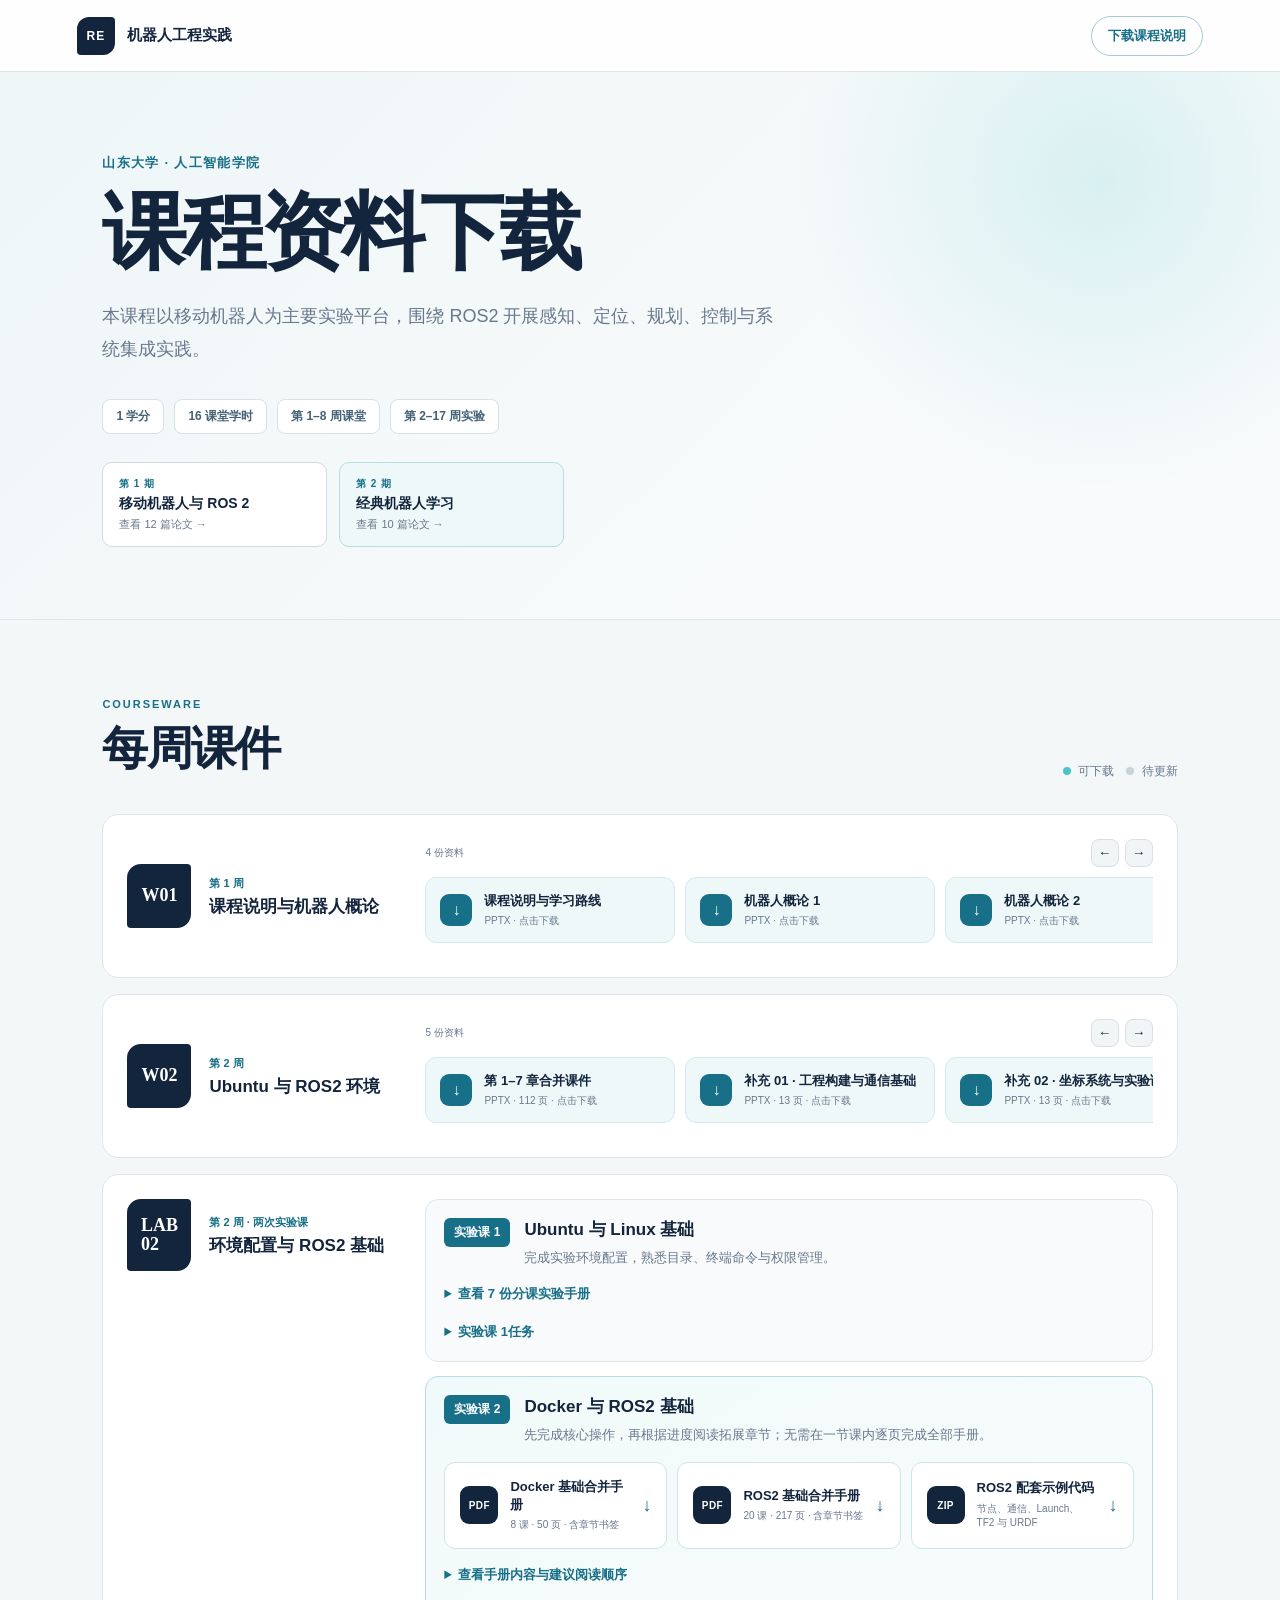
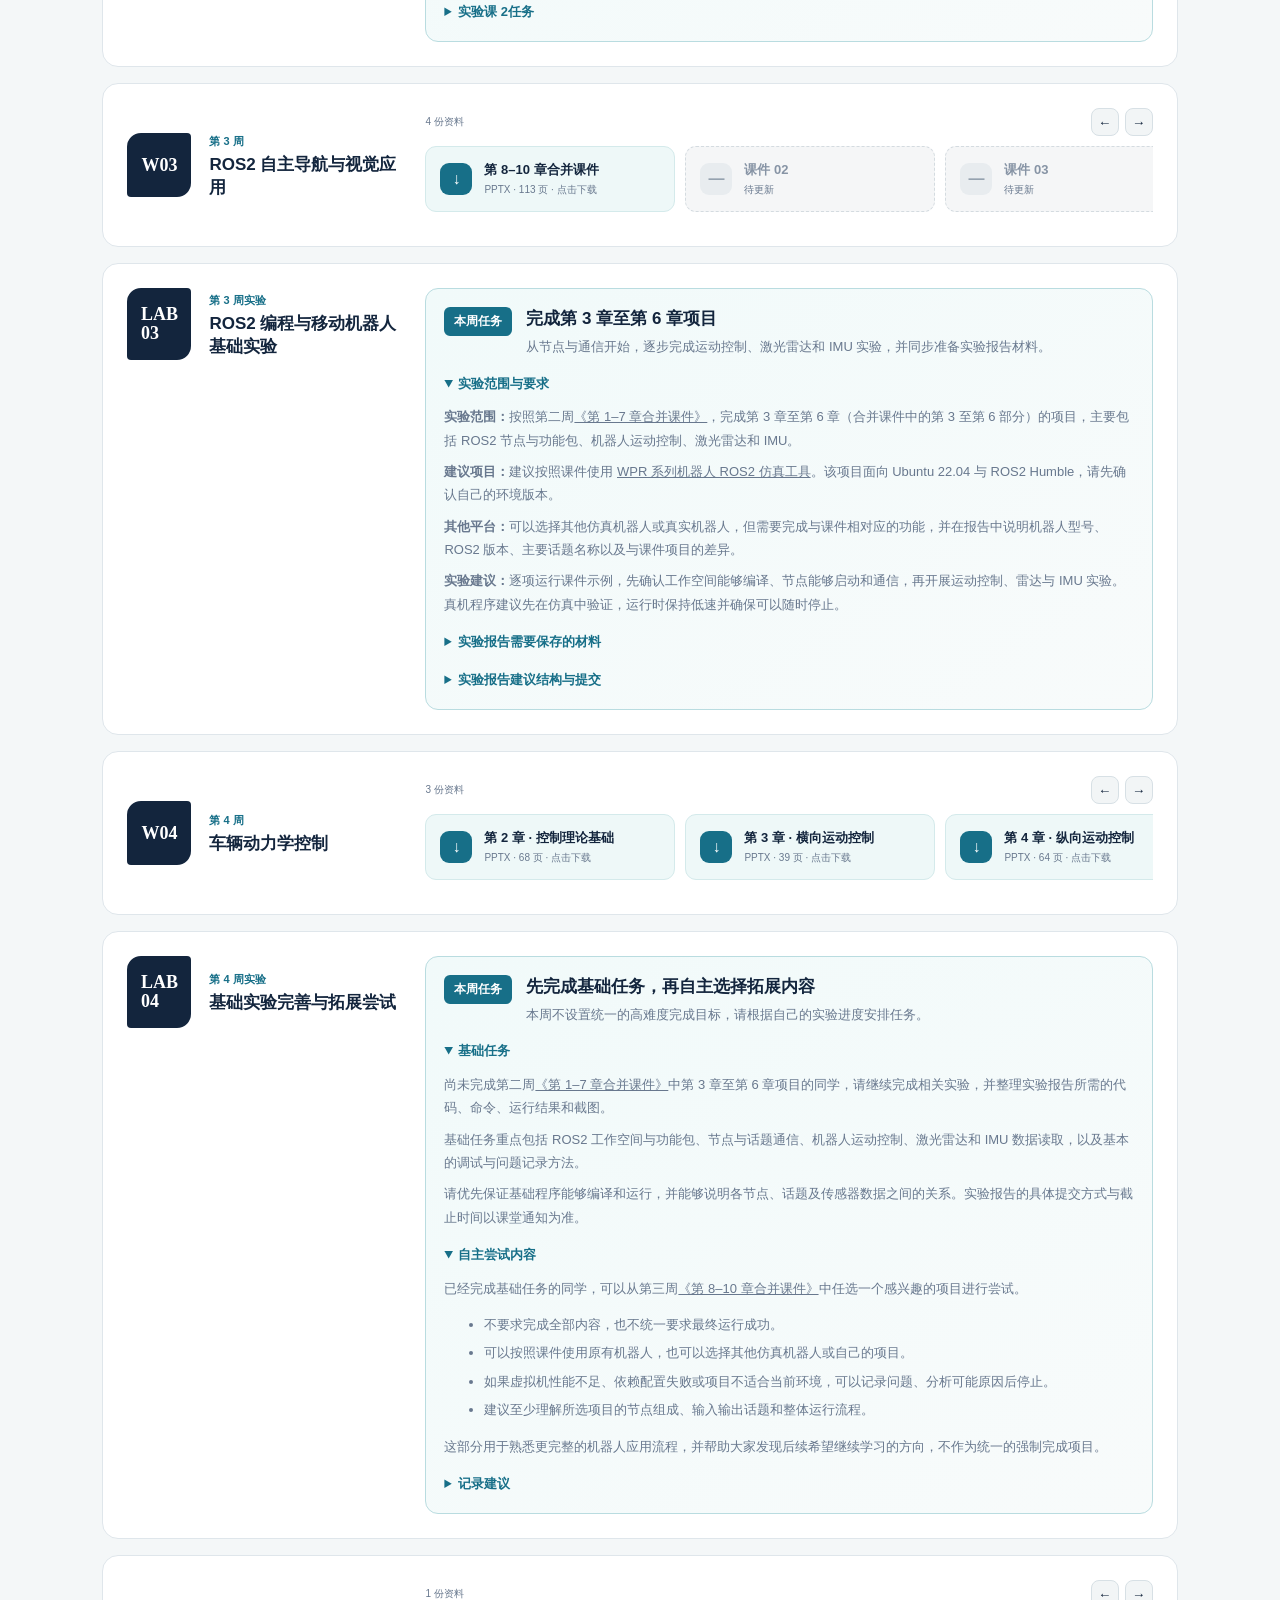
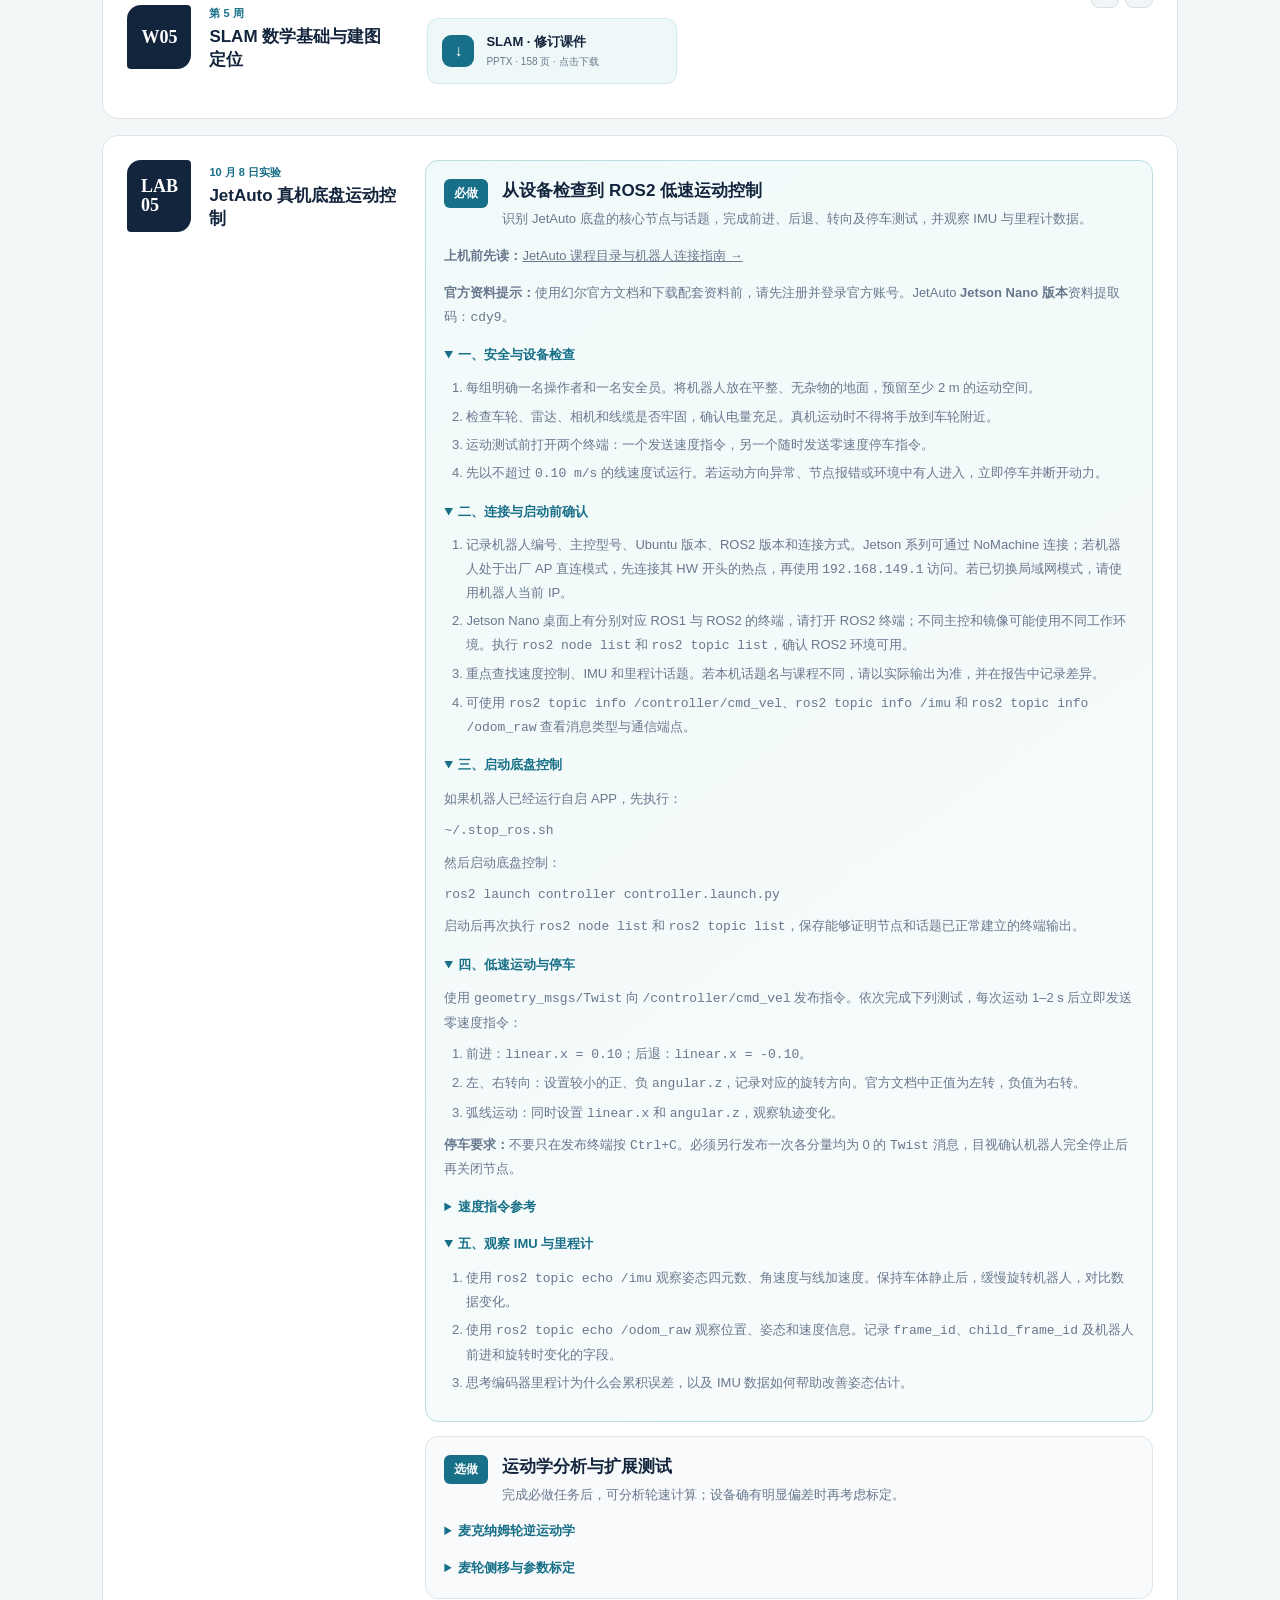
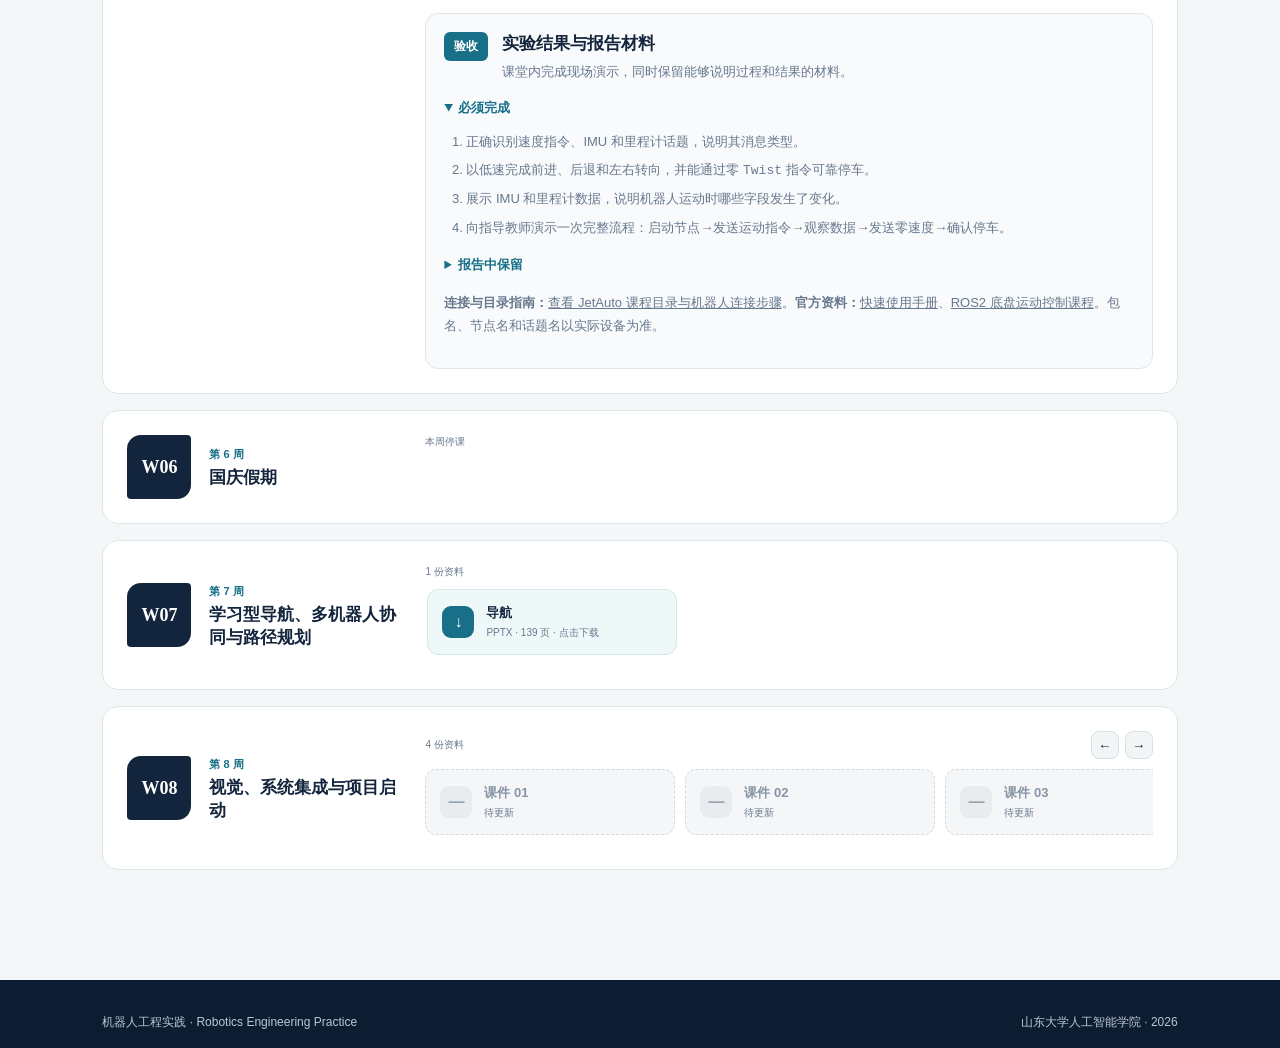
==== commit fa33efa5: "Rename navigation courseware" ====
--- a/index.html
+++ b/index.html
@@ -128,7 +128,7 @@
 
         <article class="week-card holiday-week"><div class="week-title"><span>W06</span><div><small>第 6 周</small><h3>国庆假期</h3></div></div><div class="rail-wrap"><div class="rail-controls"><span>本周停课</span></div></div></article>
 
-        <article class="week-card" id="week07"><div class="week-title"><span>W07</span><div><small>第 7 周</small><h3>学习型导航、多机器人协同与路径规划</h3></div></div><div class="rail-wrap"><div class="rail-controls"><span>1 份资料</span></div><div class="materials"><a class="material available" href="downloads/week07-learning-coordination-planning.pptx?v=20261011" download><b>↓</b><span><strong>第 5–7 章合并课件</strong><small>PPTX · 139 页 · 点击下载</small></span></a></div></div></article>
+        <article class="week-card" id="week07"><div class="week-title"><span>W07</span><div><small>第 7 周</small><h3>学习型导航、多机器人协同与路径规划</h3></div></div><div class="rail-wrap"><div class="rail-controls"><span>1 份资料</span></div><div class="materials"><a class="material available" href="downloads/%E5%AF%BC%E8%88%AA.pptx?v=20261011c" download="导航.pptx"><b>↓</b><span><strong>导航</strong><small>PPTX · 139 页 · 点击下载</small></span></a></div></div></article>
 
         <article class="week-card"><div class="week-title"><span>W08</span><div><small>第 8 周</small><h3>视觉、系统集成与项目启动</h3></div></div><div class="rail-wrap"><div class="rail-controls"><span>4 份资料</span><div><button aria-label="向左查看第8周课件">←</button><button aria-label="向右查看第8周课件">→</button></div></div><div class="materials"><div class="material pending"><b>—</b><span><strong>课件 01</strong><small>待更新</small></span></div><div class="material pending"><b>—</b><span><strong>课件 02</strong><small>待更新</small></span></div><div class="material pending"><b>—</b><span><strong>课件 03</strong><small>待更新</small></span></div><div class="material pending"><b>—</b><span><strong>课件 04</strong><small>待更新</small></span></div></div></div></article>
       </div>
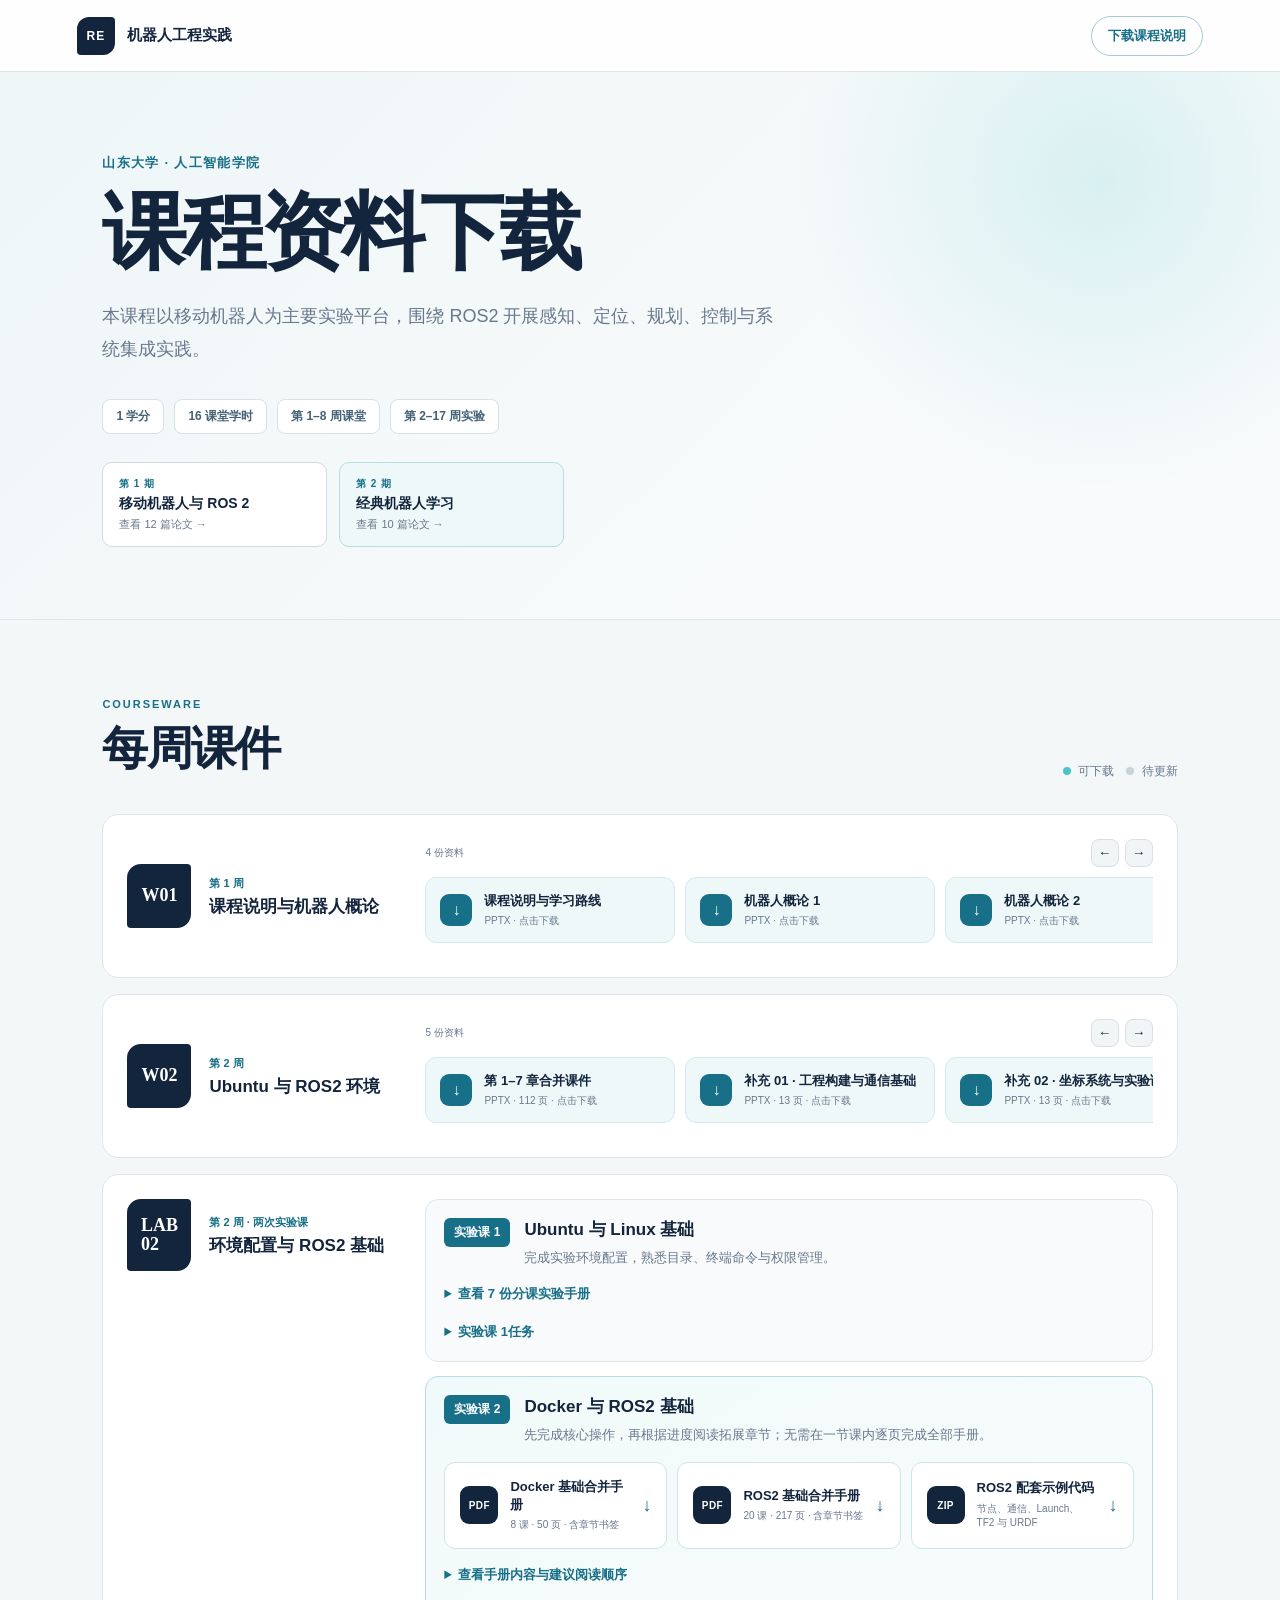
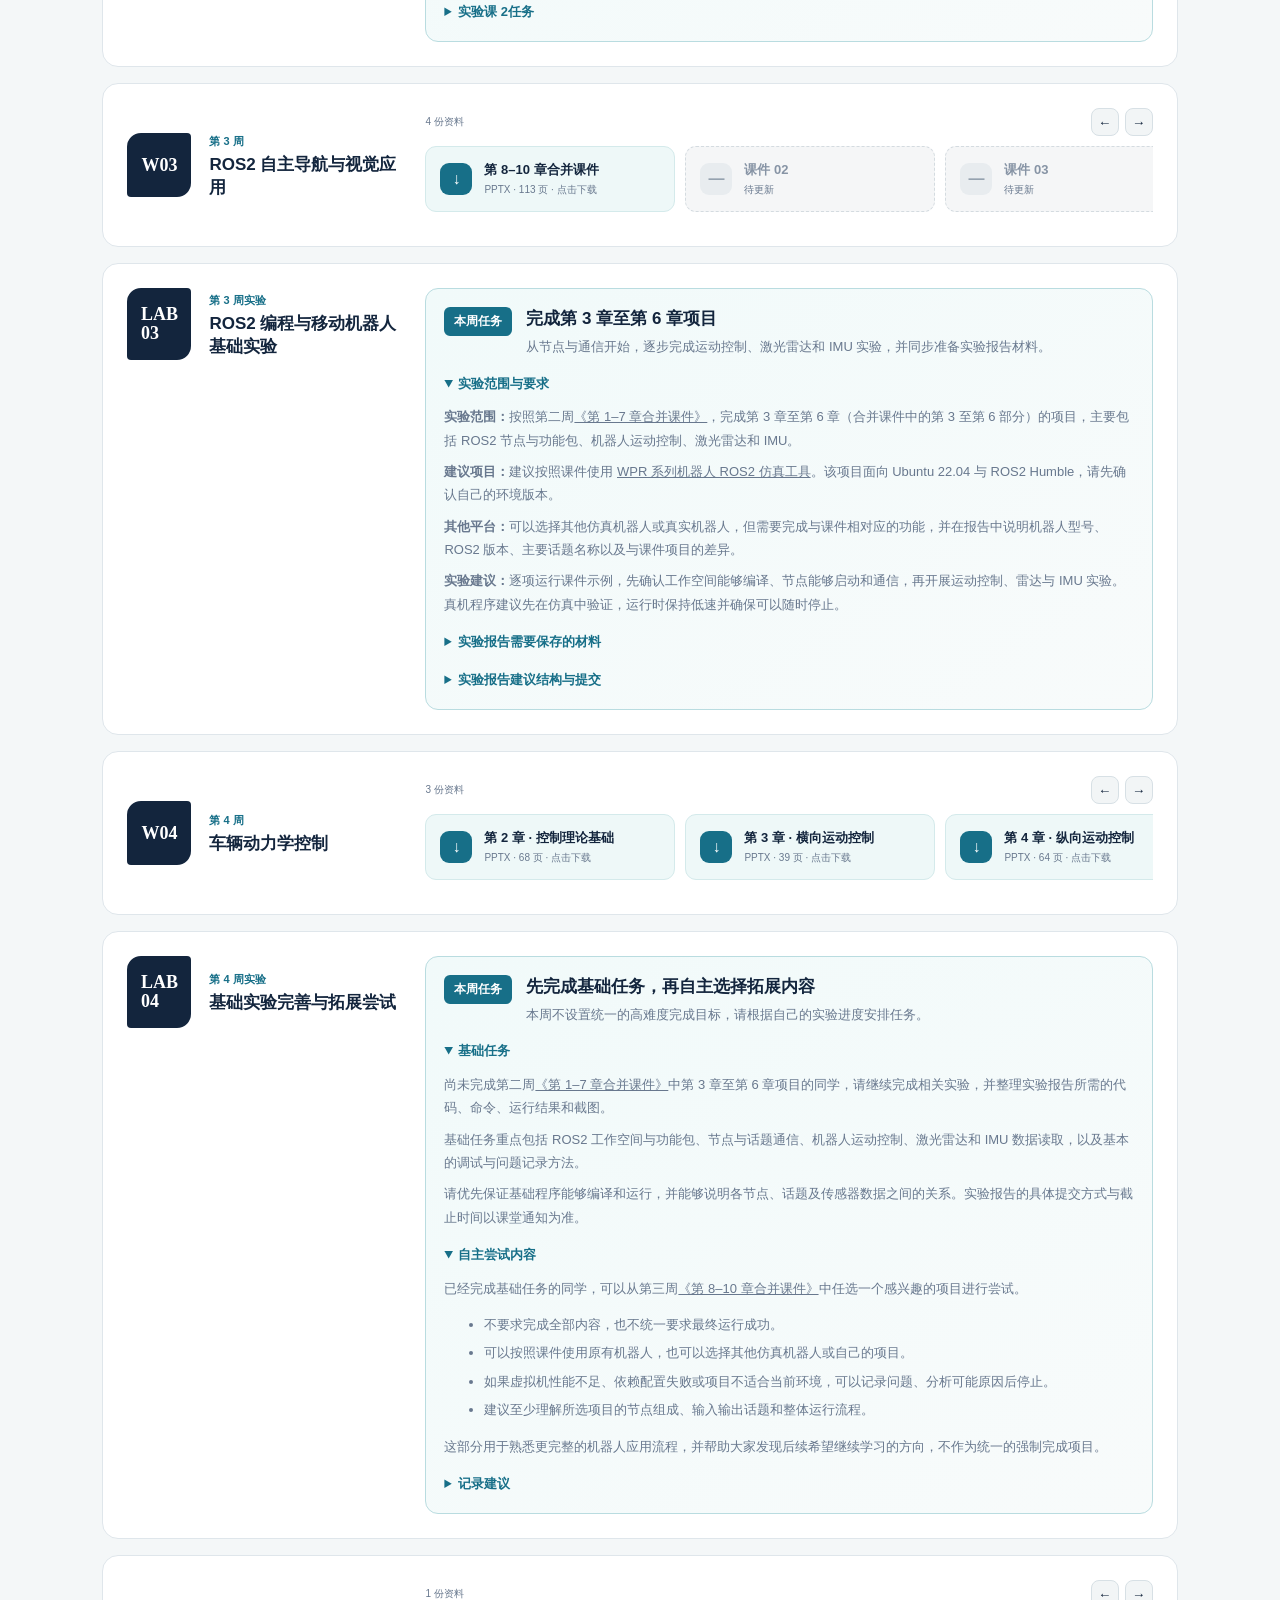
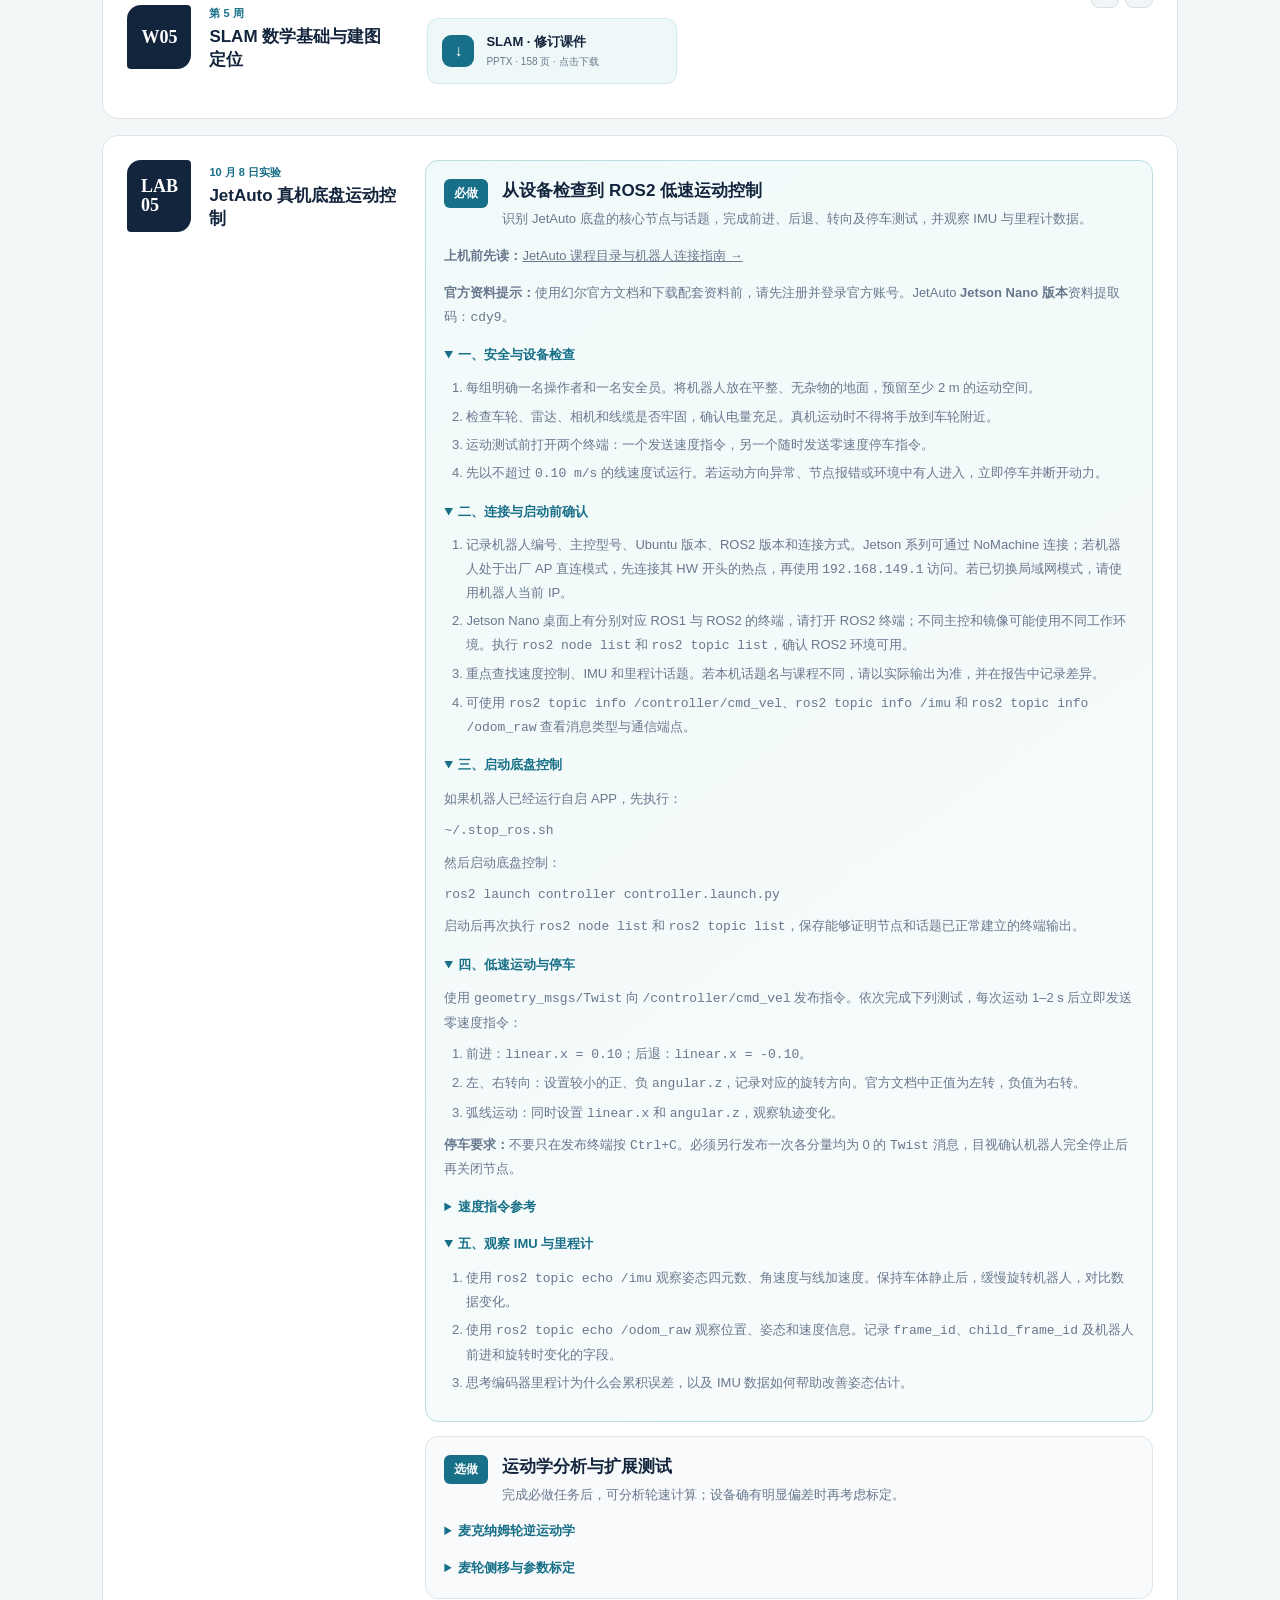
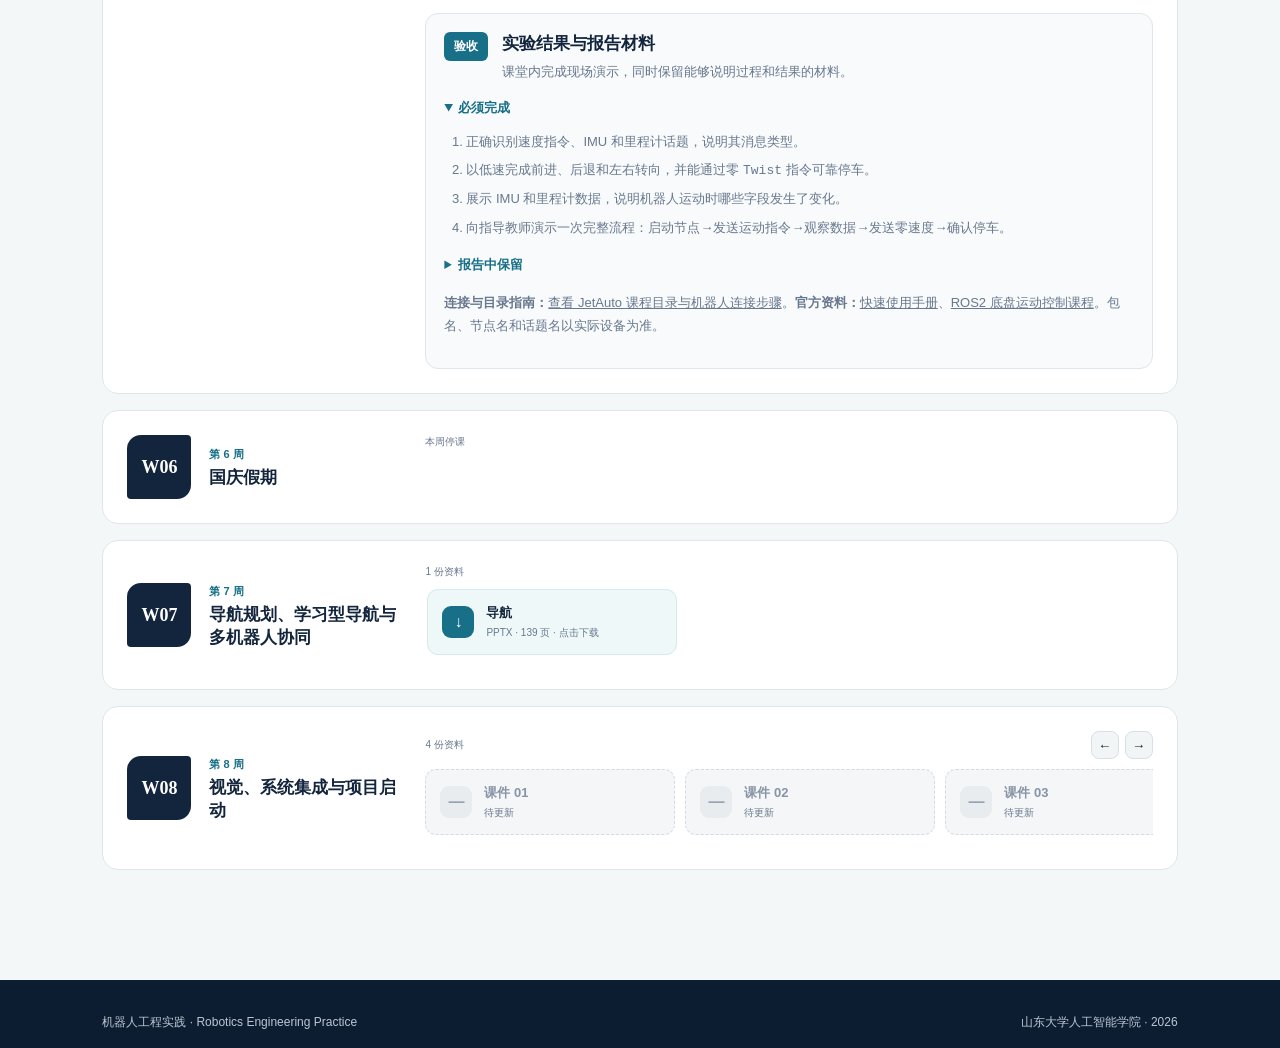
==== commit 29810671: "Lead week 7 courseware with navigation planning" ====
--- a/index.html
+++ b/index.html
@@ -128,7 +128,7 @@
 
         <article class="week-card holiday-week"><div class="week-title"><span>W06</span><div><small>第 6 周</small><h3>国庆假期</h3></div></div><div class="rail-wrap"><div class="rail-controls"><span>本周停课</span></div></div></article>
 
-        <article class="week-card" id="week07"><div class="week-title"><span>W07</span><div><small>第 7 周</small><h3>学习型导航、多机器人协同与路径规划</h3></div></div><div class="rail-wrap"><div class="rail-controls"><span>1 份资料</span></div><div class="materials"><a class="material available" href="downloads/%E5%AF%BC%E8%88%AA.pptx?v=20261011c" download="导航.pptx"><b>↓</b><span><strong>导航</strong><small>PPTX · 139 页 · 点击下载</small></span></a></div></div></article>
+        <article class="week-card" id="week07"><div class="week-title"><span>W07</span><div><small>第 7 周</small><h3>导航规划、学习型导航与多机器人协同</h3></div></div><div class="rail-wrap"><div class="rail-controls"><span>1 份资料</span></div><div class="materials"><a class="material available" href="downloads/%E5%AF%BC%E8%88%AA.pptx?v=20261011d" download="导航.pptx"><b>↓</b><span><strong>导航</strong><small>PPTX · 139 页 · 点击下载</small></span></a></div></div></article>
 
         <article class="week-card"><div class="week-title"><span>W08</span><div><small>第 8 周</small><h3>视觉、系统集成与项目启动</h3></div></div><div class="rail-wrap"><div class="rail-controls"><span>4 份资料</span><div><button aria-label="向左查看第8周课件">←</button><button aria-label="向右查看第8周课件">→</button></div></div><div class="materials"><div class="material pending"><b>—</b><span><strong>课件 01</strong><small>待更新</small></span></div><div class="material pending"><b>—</b><span><strong>课件 02</strong><small>待更新</small></span></div><div class="material pending"><b>—</b><span><strong>课件 03</strong><small>待更新</small></span></div><div class="material pending"><b>—</b><span><strong>课件 04</strong><small>待更新</small></span></div></div></div></article>
       </div>
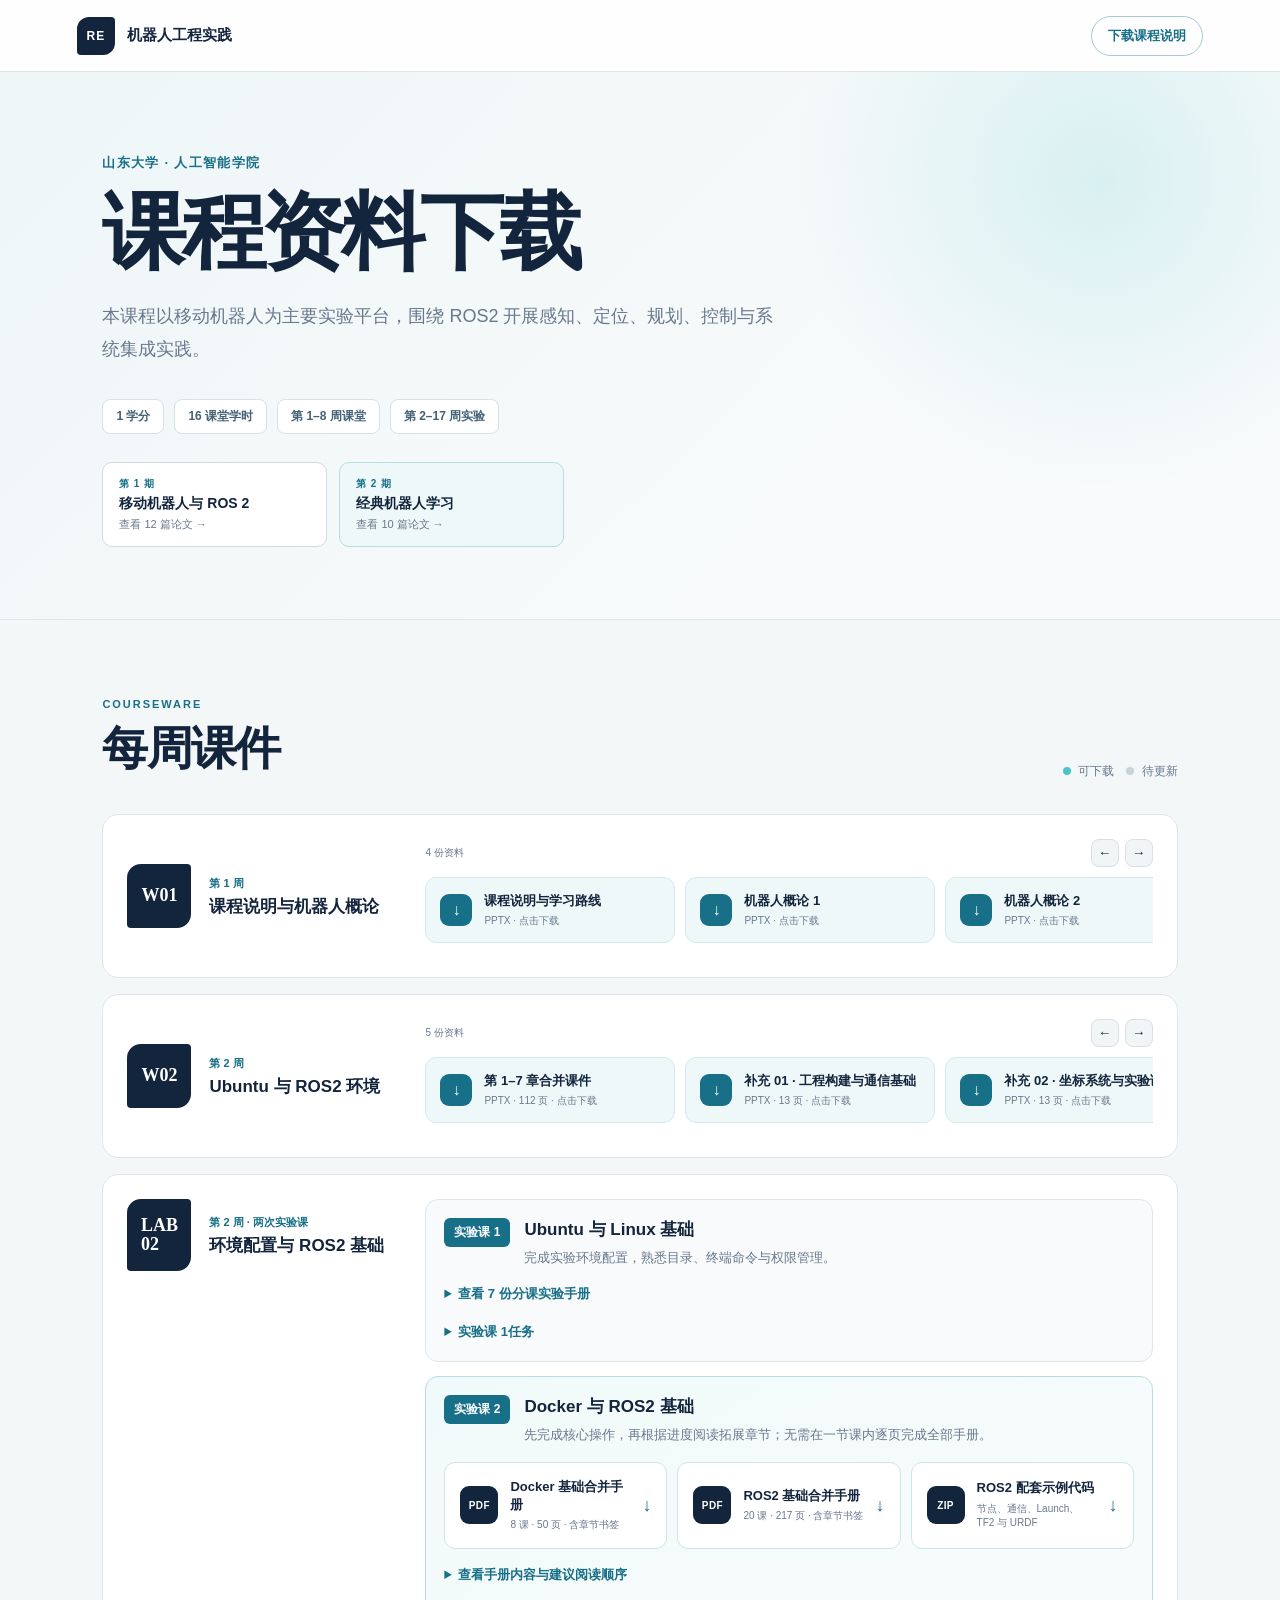
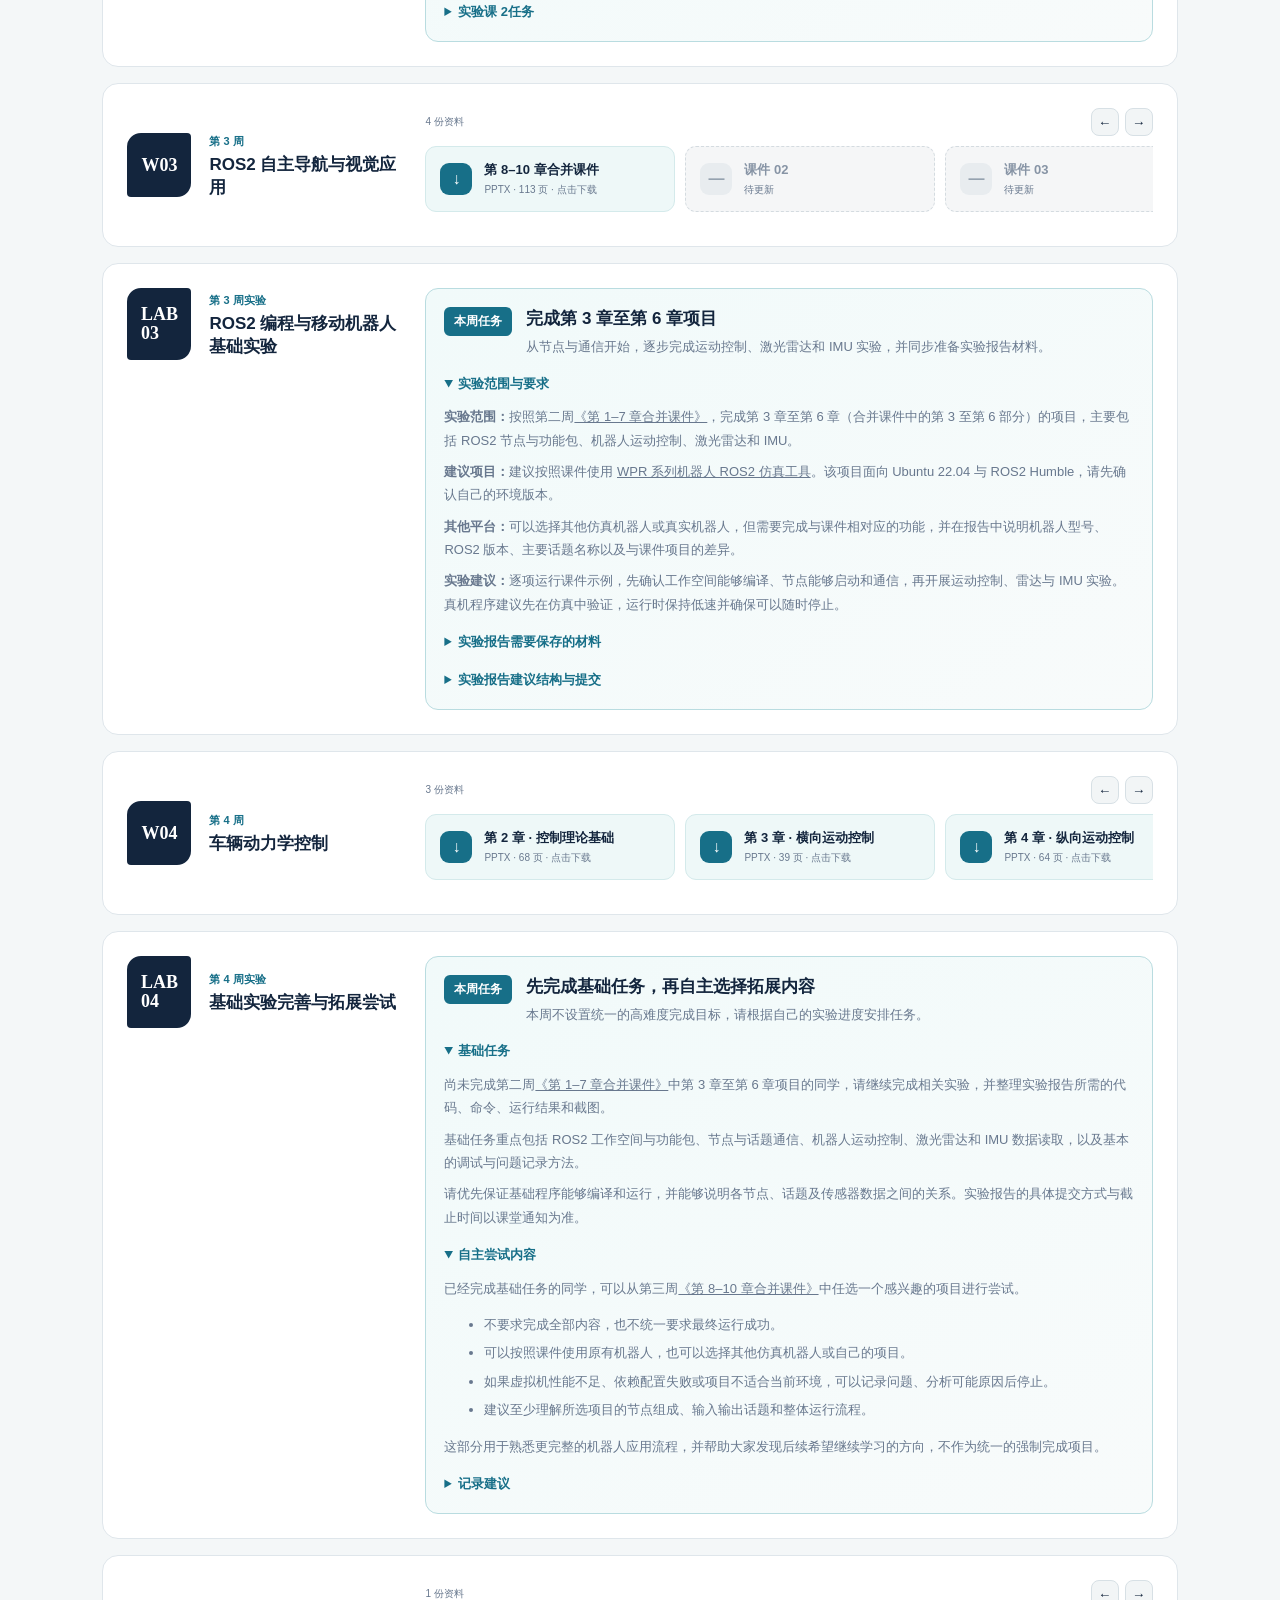
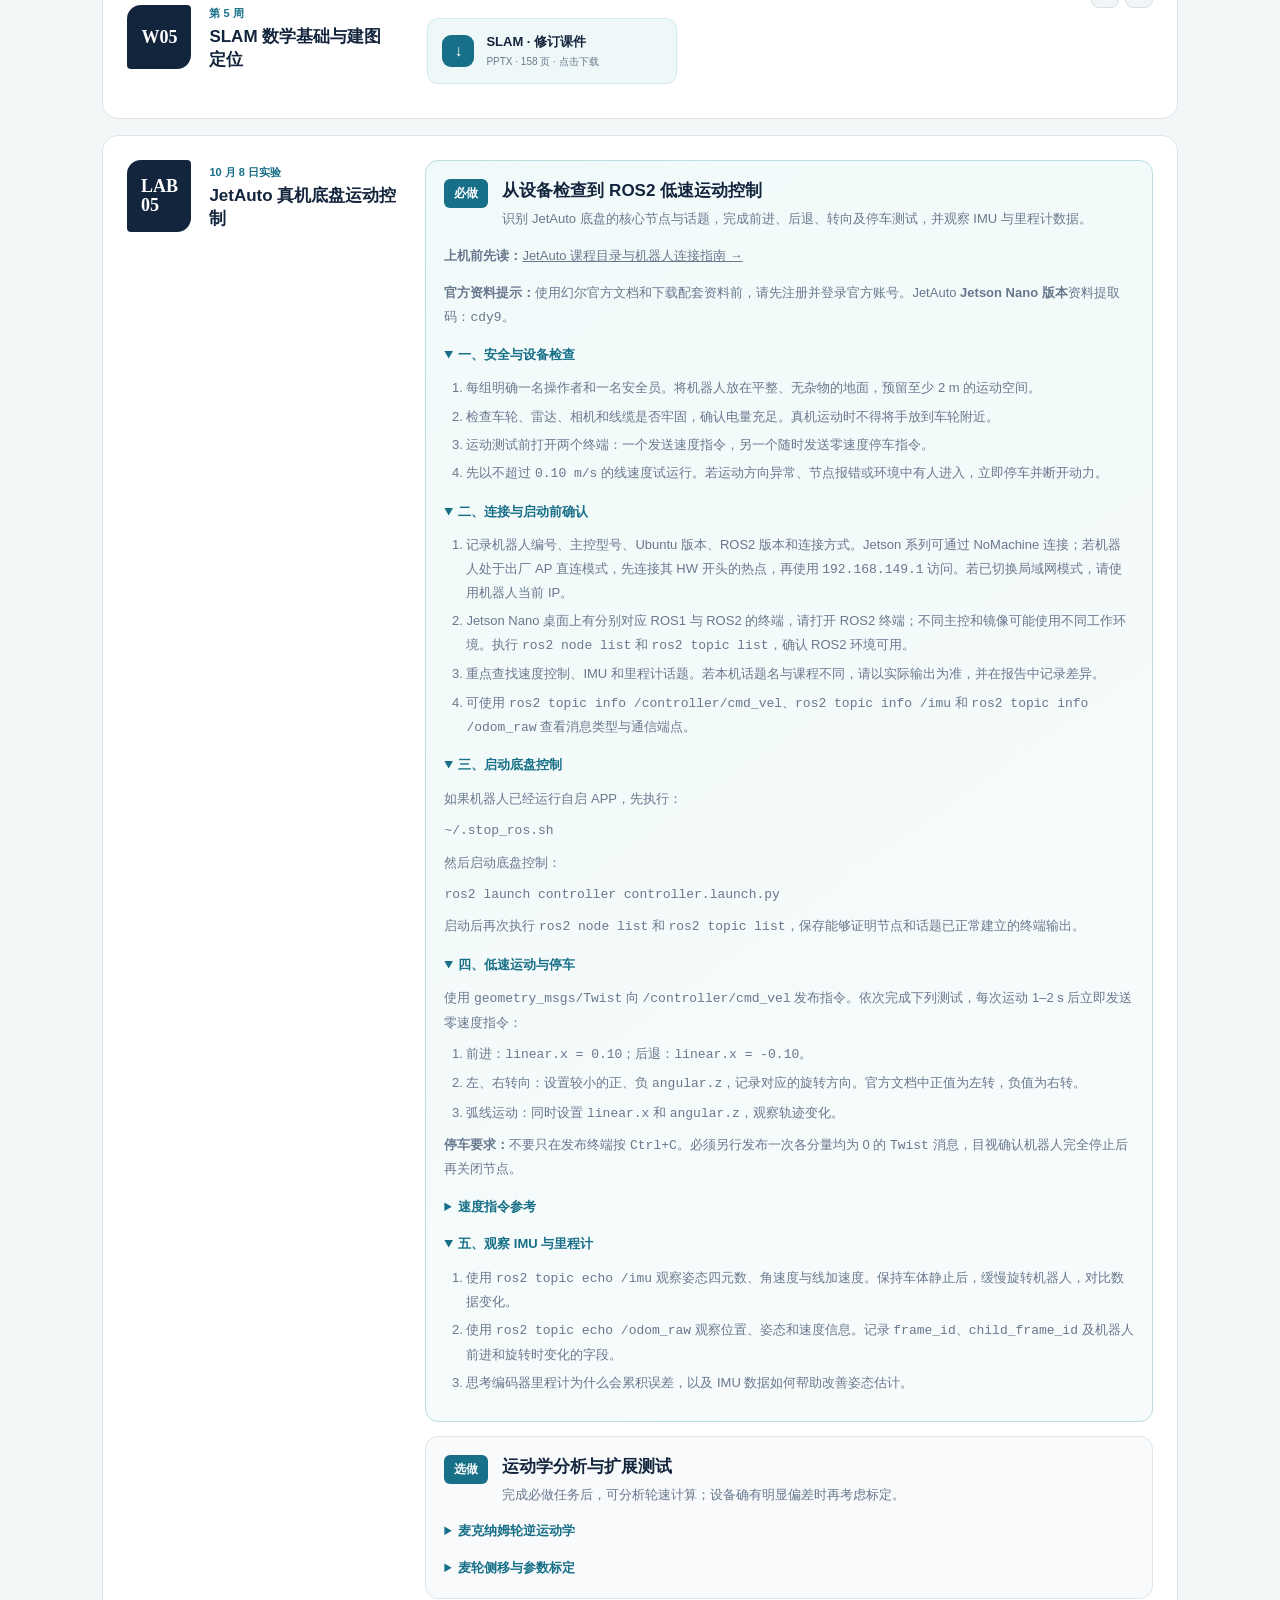
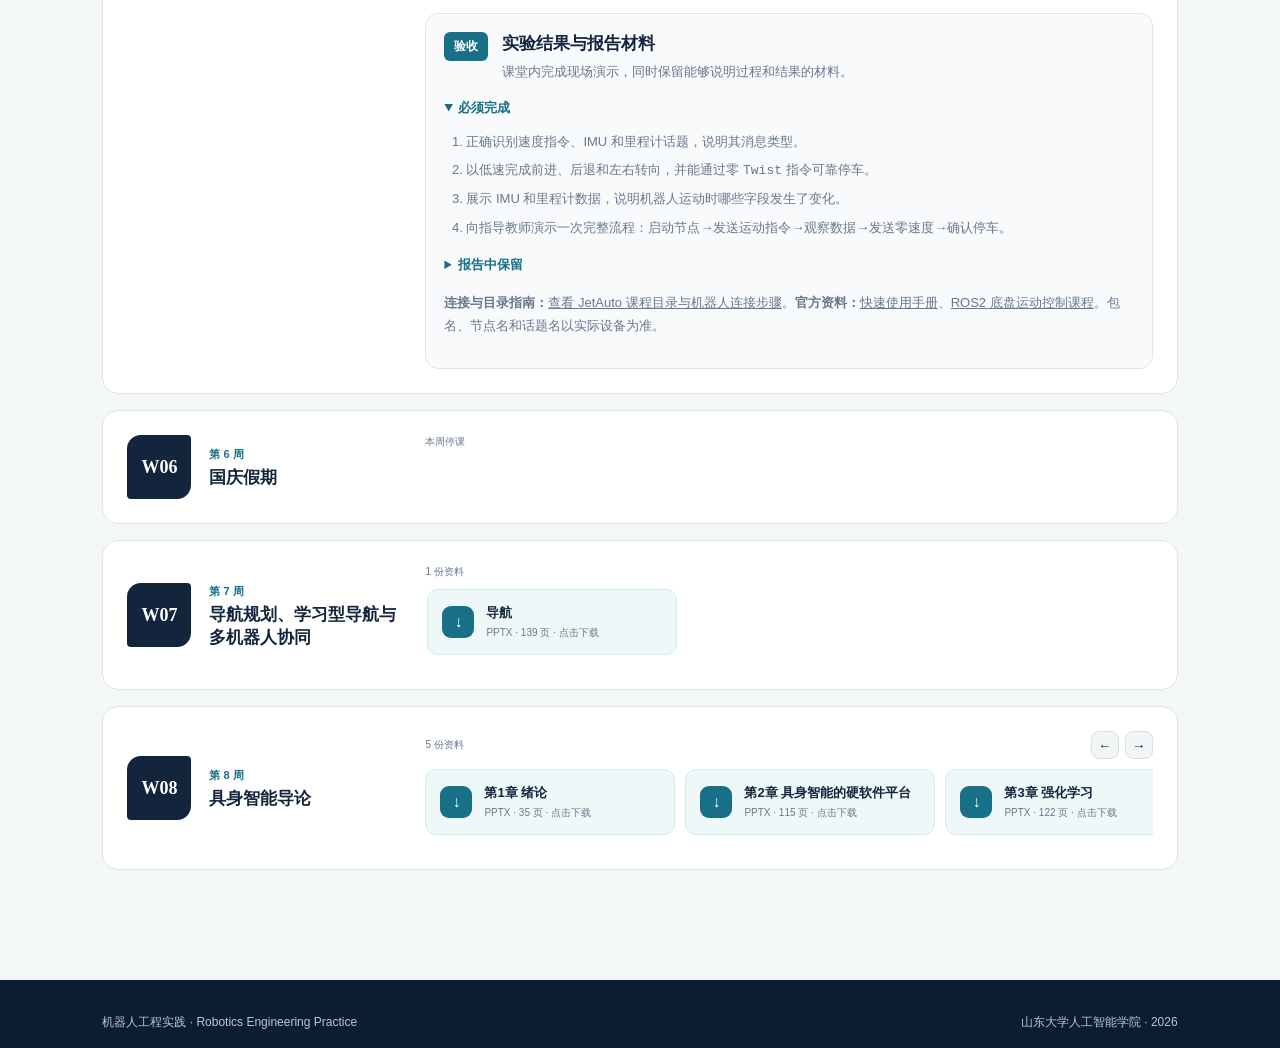
==== commit f7401f02: "Publish week 8 embodied intelligence courseware" ====
--- a/index.html
+++ b/index.html
@@ -130,7 +130,7 @@
 
         <article class="week-card" id="week07"><div class="week-title"><span>W07</span><div><small>第 7 周</small><h3>导航规划、学习型导航与多机器人协同</h3></div></div><div class="rail-wrap"><div class="rail-controls"><span>1 份资料</span></div><div class="materials"><a class="material available" href="downloads/%E5%AF%BC%E8%88%AA.pptx?v=20261011d" download="导航.pptx"><b>↓</b><span><strong>导航</strong><small>PPTX · 139 页 · 点击下载</small></span></a></div></div></article>
 
-        <article class="week-card"><div class="week-title"><span>W08</span><div><small>第 8 周</small><h3>视觉、系统集成与项目启动</h3></div></div><div class="rail-wrap"><div class="rail-controls"><span>4 份资料</span><div><button aria-label="向左查看第8周课件">←</button><button aria-label="向右查看第8周课件">→</button></div></div><div class="materials"><div class="material pending"><b>—</b><span><strong>课件 01</strong><small>待更新</small></span></div><div class="material pending"><b>—</b><span><strong>课件 02</strong><small>待更新</small></span></div><div class="material pending"><b>—</b><span><strong>课件 03</strong><small>待更新</small></span></div><div class="material pending"><b>—</b><span><strong>课件 04</strong><small>待更新</small></span></div></div></div></article>
+        <article class="week-card" id="week08"><div class="week-title"><span>W08</span><div><small>第 8 周</small><h3>具身智能导论</h3></div></div><div class="rail-wrap"><div class="rail-controls"><span>5 份资料</span><div><button aria-label="向左查看第8周课件">←</button><button aria-label="向右查看第8周课件">→</button></div></div><div class="materials"><a class="material available" href="downloads/week08-01-introduction.pptx?v=20261018" download="具身智能导论_第1章.pptx"><b>↓</b><span><strong>第1章 绪论</strong><small>PPTX · 35 页 · 点击下载</small></span></a><a class="material available" href="downloads/week08-02-platforms.pptx?v=20261018" download="具身智能导论_第2章.pptx"><b>↓</b><span><strong>第2章 具身智能的硬软件平台</strong><small>PPTX · 115 页 · 点击下载</small></span></a><a class="material available" href="downloads/week08-03-reinforcement-learning.pptx?v=20261018" download="具身智能导论_第3章.pptx"><b>↓</b><span><strong>第3章 强化学习</strong><small>PPTX · 122 页 · 点击下载</small></span></a><a class="material available" href="downloads/week08-04-teleoperation-imitation-learning.pptx?v=20261018" download="具身智能导论_第4章.pptx"><b>↓</b><span><strong>第4章 遥操作交互与模仿学习</strong><small>PPTX · 125 页 · 点击下载</small></span></a><a class="material available" href="downloads/week08-05-foundation-models.pptx?v=20261018" download="具身智能导论_第5章.pptx"><b>↓</b><span><strong>第5章 具身智能大模型</strong><small>PPTX · 129 页 · 点击下载</small></span></a></div></div></article>
       </div>
     </section>
   </main>
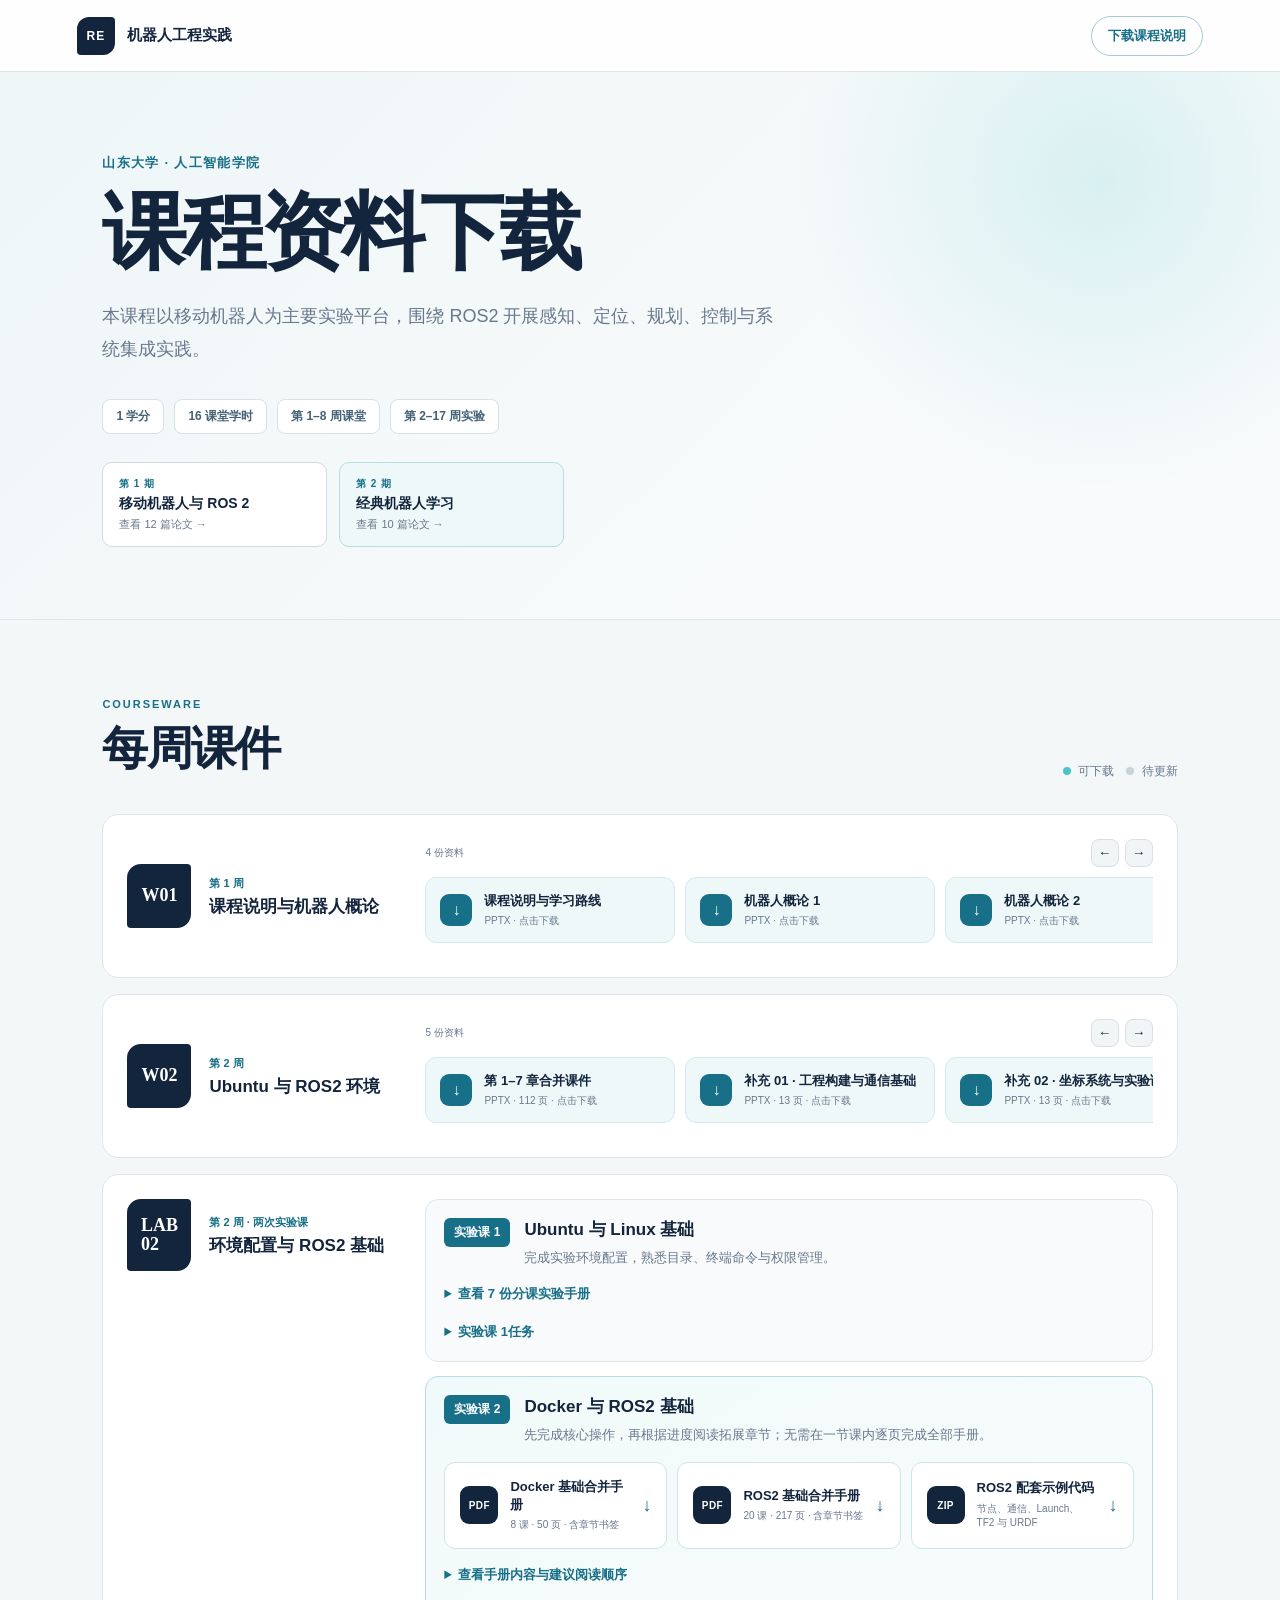
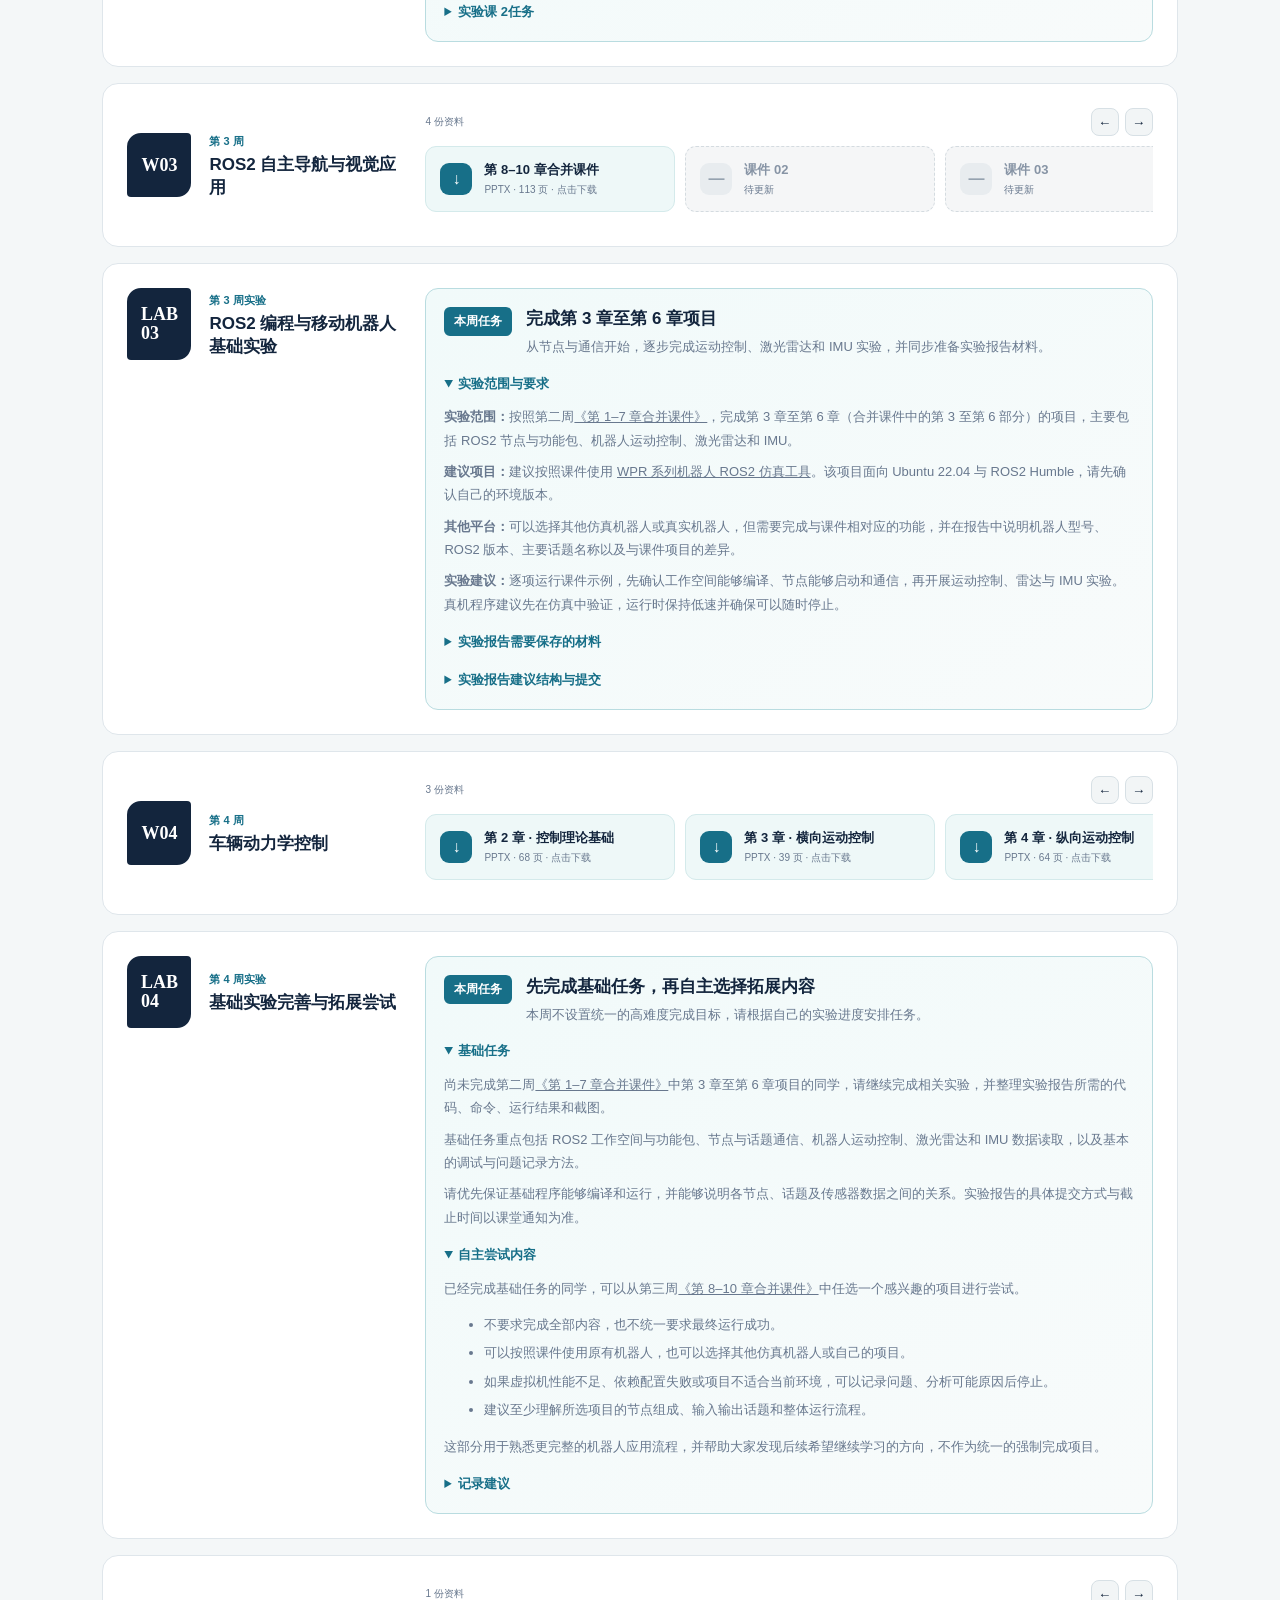
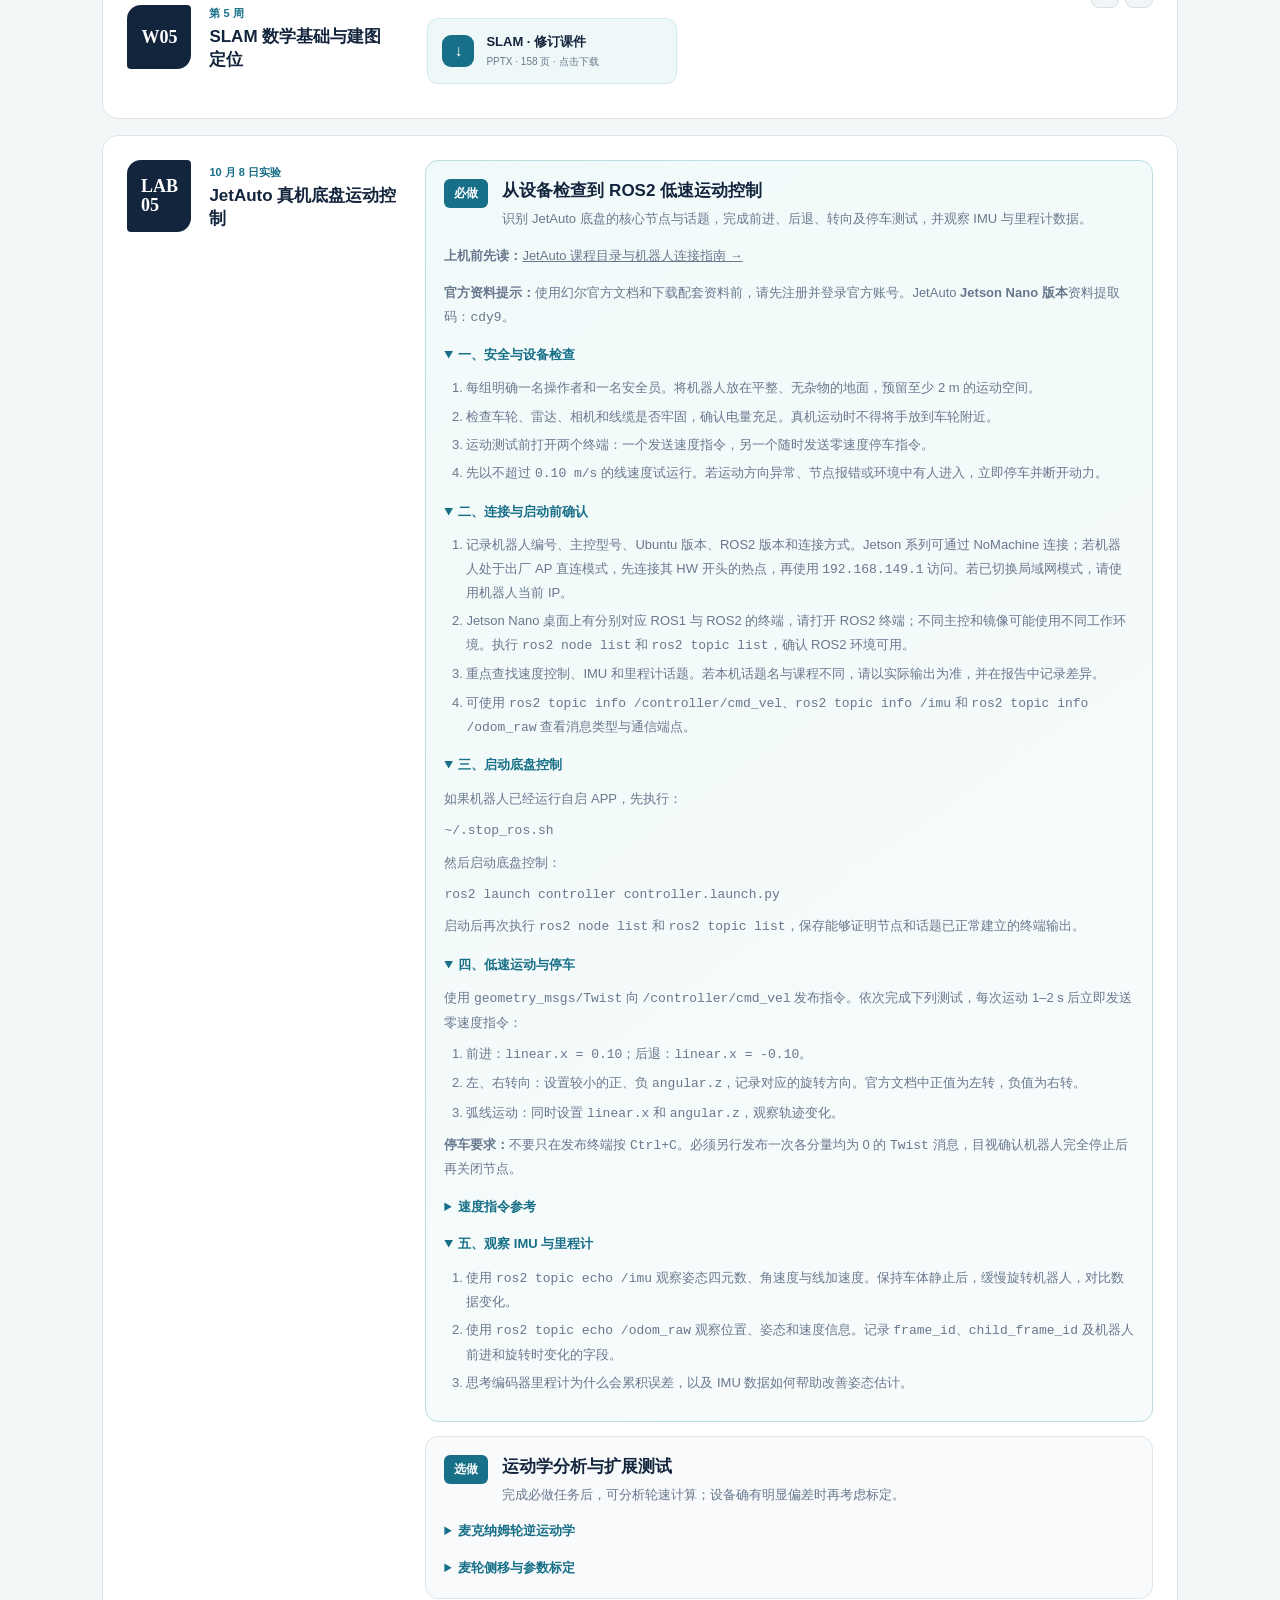
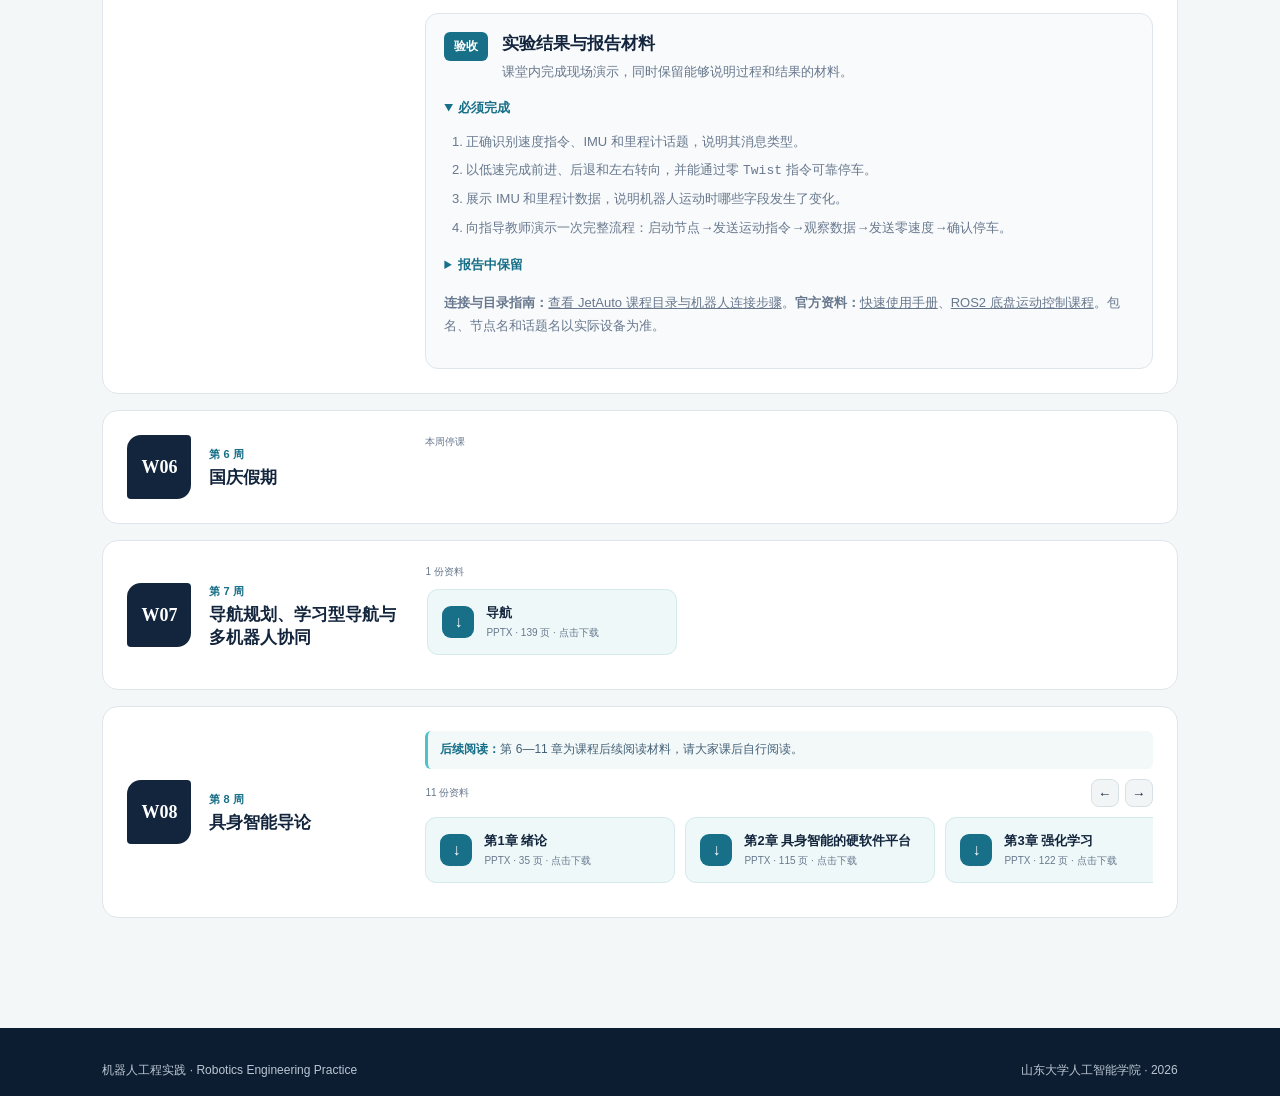
==== commit 00e85f96: "Publish remaining embodied intelligence readings" ====
--- a/index.html
+++ b/index.html
@@ -130,7 +130,7 @@
 
         <article class="week-card" id="week07"><div class="week-title"><span>W07</span><div><small>第 7 周</small><h3>导航规划、学习型导航与多机器人协同</h3></div></div><div class="rail-wrap"><div class="rail-controls"><span>1 份资料</span></div><div class="materials"><a class="material available" href="downloads/%E5%AF%BC%E8%88%AA.pptx?v=20261011d" download="导航.pptx"><b>↓</b><span><strong>导航</strong><small>PPTX · 139 页 · 点击下载</small></span></a></div></div></article>
 
-        <article class="week-card" id="week08"><div class="week-title"><span>W08</span><div><small>第 8 周</small><h3>具身智能导论</h3></div></div><div class="rail-wrap"><div class="rail-controls"><span>5 份资料</span><div><button aria-label="向左查看第8周课件">←</button><button aria-label="向右查看第8周课件">→</button></div></div><div class="materials"><a class="material available" href="downloads/week08-01-introduction.pptx?v=20261018" download="具身智能导论_第1章.pptx"><b>↓</b><span><strong>第1章 绪论</strong><small>PPTX · 35 页 · 点击下载</small></span></a><a class="material available" href="downloads/week08-02-platforms.pptx?v=20261018" download="具身智能导论_第2章.pptx"><b>↓</b><span><strong>第2章 具身智能的硬软件平台</strong><small>PPTX · 115 页 · 点击下载</small></span></a><a class="material available" href="downloads/week08-03-reinforcement-learning.pptx?v=20261018" download="具身智能导论_第3章.pptx"><b>↓</b><span><strong>第3章 强化学习</strong><small>PPTX · 122 页 · 点击下载</small></span></a><a class="material available" href="downloads/week08-04-teleoperation-imitation-learning.pptx?v=20261018" download="具身智能导论_第4章.pptx"><b>↓</b><span><strong>第4章 遥操作交互与模仿学习</strong><small>PPTX · 125 页 · 点击下载</small></span></a><a class="material available" href="downloads/week08-05-foundation-models.pptx?v=20261018" download="具身智能导论_第5章.pptx"><b>↓</b><span><strong>第5章 具身智能大模型</strong><small>PPTX · 129 页 · 点击下载</small></span></a></div></div></article>
+        <article class="week-card" id="week08"><div class="week-title"><span>W08</span><div><small>第 8 周</small><h3>具身智能导论</h3></div></div><div class="rail-wrap"><p class="week-reading-note"><strong>后续阅读：</strong>第 6—11 章为课程后续阅读材料，请大家课后自行阅读。</p><div class="rail-controls"><span>11 份资料</span><div><button aria-label="向左查看第8周课件">←</button><button aria-label="向右查看第8周课件">→</button></div></div><div class="materials"><a class="material available" href="https://raw.githubusercontent.com/tcy1998/robotics-engineering-practice/main/downloads/week08-01-introduction.pptx" download="具身智能导论_第1章.pptx"><b>↓</b><span><strong>第1章 绪论</strong><small>PPTX · 35 页 · 点击下载</small></span></a><a class="material available" href="https://raw.githubusercontent.com/tcy1998/robotics-engineering-practice/main/downloads/week08-02-platforms.pptx" download="具身智能导论_第2章.pptx"><b>↓</b><span><strong>第2章 具身智能的硬软件平台</strong><small>PPTX · 115 页 · 点击下载</small></span></a><a class="material available" href="https://raw.githubusercontent.com/tcy1998/robotics-engineering-practice/main/downloads/week08-03-reinforcement-learning.pptx" download="具身智能导论_第3章.pptx"><b>↓</b><span><strong>第3章 强化学习</strong><small>PPTX · 122 页 · 点击下载</small></span></a><a class="material available" href="https://raw.githubusercontent.com/tcy1998/robotics-engineering-practice/main/downloads/week08-04-teleoperation-imitation-learning.pptx" download="具身智能导论_第4章.pptx"><b>↓</b><span><strong>第4章 遥操作交互与模仿学习</strong><small>PPTX · 125 页 · 点击下载</small></span></a><a class="material available" href="https://raw.githubusercontent.com/tcy1998/robotics-engineering-practice/main/downloads/week08-05-foundation-models.pptx" download="具身智能导论_第5章.pptx"><b>↓</b><span><strong>第5章 具身智能大模型</strong><small>PPTX · 129 页 · 点击下载</small></span></a><a class="material available" href="https://raw.githubusercontent.com/tcy1998/robotics-engineering-practice/main/downloads/week08-06-navigation-planning.pptx" download="具身智能导论_第6章.pptx"><b>↓</b><span><strong>第6章 具身导航与规划</strong><small>PPTX · 123 页 · 后续阅读</small></span></a><a class="material available" href="https://raw.githubusercontent.com/tcy1998/robotics-engineering-practice/main/downloads/week08-07-vision-language-action.pptx" download="具身智能导论_第7章.pptx"><b>↓</b><span><strong>第7章 视觉－语言－动作模型</strong><small>PPTX · 131 页 · 后续阅读</small></span></a><a class="material available" href="https://raw.githubusercontent.com/tcy1998/robotics-engineering-practice/main/downloads/week08-08-world-models.pptx" download="具身智能导论_第8章.pptx"><b>↓</b><span><strong>第8章 世界模型</strong><small>PPTX · 113 页 · 后续阅读</small></span></a><a class="material available" href="https://raw.githubusercontent.com/tcy1998/robotics-engineering-practice/main/downloads/week08-09-sim-to-real.pptx" download="具身智能导论_第9章.pptx"><b>↓</b><span><strong>第9章 虚实迁移技术</strong><small>PPTX · 113 页 · 后续阅读</small></span></a><a class="material available" href="https://raw.githubusercontent.com/tcy1998/robotics-engineering-practice/main/downloads/week08-10-embodied-data-training.pptx" download="具身智能导论_第10章.pptx"><b>↓</b><span><strong>第10章 具身数据与采集训练</strong><small>PPTX · 145 页 · 后续阅读</small></span></a><a class="material available" href="https://raw.githubusercontent.com/tcy1998/robotics-engineering-practice/main/downloads/week08-11-integrated-practice.pptx" download="具身智能导论_第11章.pptx"><b>↓</b><span><strong>第11章 具身智能综合实践</strong><small>PPTX · 140 页 · 后续阅读</small></span></a></div></div></article>
       </div>
     </section>
   </main>
--- a/style.css
+++ b/style.css
@@ -1,3 +1,4 @@
 .lab-week{align-items:start}.lab-week .week-title{position:sticky;top:24px}.lab-week .week-title>span{height:72px;line-height:1.05}.lab-sessions{display:grid;gap:14px;min-width:0}.lab-session{padding:18px;border:1px solid var(--line);border-radius:13px;background:#f8fafb}.session-featured{border-color:#b9dce0;background:linear-gradient(145deg,#f1fafa,#f8fbfb)}.session-heading{display:flex;align-items:flex-start;gap:14px}.session-heading>span{flex:0 0 auto;padding:6px 10px;color:#fff;background:var(--blue);border-radius:6px;font-size:12px;font-weight:800}.session-heading h4{margin:0;font-size:17px}.session-heading p{margin:6px 0 0;color:var(--muted);font-size:13px;line-height:1.65}.resource-group,.resource-index,.lab-notes{margin-top:14px;color:var(--muted);font-size:13px;line-height:1.8}.resource-group summary,.resource-index summary,.lab-notes summary{cursor:pointer;color:var(--blue);font-weight:700}.resource-group[open] summary,.resource-index[open] summary,.lab-notes[open] summary{margin-bottom:10px}.resource-group .rail-wrap{padding-top:2px}.resource-group .rail-controls{margin-top:0}.lab-notes p{margin:8px 0}.lab-notes ol{margin:8px 0;padding-left:22px}.lab-notes li+li{margin-top:5px}.lab-notes a{text-decoration:underline}.session-downloads{display:grid;grid-template-columns:repeat(3,minmax(0,1fr));gap:10px;margin-top:16px}.resource-card{display:grid;grid-template-columns:auto minmax(0,1fr) auto;align-items:center;gap:12px;padding:15px;background:#fff;border:1px solid #cee5e7;border-radius:11px;transition:transform .18s ease,border-color .18s ease}.resource-card:hover{transform:translateY(-2px);border-color:#77c9cc}.resource-card>b{display:grid;place-items:center;width:38px;height:38px;color:#fff;background:var(--ink);border-radius:9px;font-size:10px;letter-spacing:.04em}.resource-card span{min-width:0}.resource-card strong{display:block;font-size:13px;line-height:1.4}.resource-card small{display:block;margin-top:4px;color:var(--muted);font-size:10px;line-height:1.45}.resource-card i{color:var(--blue);font-style:normal;font-size:18px;font-weight:800}.course-outline{display:grid;grid-template-columns:1fr 1fr;gap:12px}.course-outline>div{padding:14px;background:#fff;border:1px solid var(--line);border-radius:10px}.course-outline h5{margin:0 0 6px;color:var(--ink);font-size:13px}.course-outline p{margin:5px 0;font-size:12px;line-height:1.7}#week02-lab{scroll-margin-top:24px}
 :root{--ink:#13253d;--blue:#176f88;--cyan:#4bc3c7;--muted:#68788e;--line:#dfe6eb;--paper:#f4f7f8}*{box-sizing:border-box}html{scroll-behavior:smooth}body{margin:0;color:var(--ink);background:var(--paper);font-family:"Noto Sans SC","Microsoft YaHei","PingFang SC",Arial,sans-serif}a{color:inherit;text-decoration:none}header{height:72px;display:flex;align-items:center;justify-content:space-between;padding:0 clamp(22px,6vw,96px);border-bottom:1px solid var(--line);background:rgba(255,255,255,.94)}.brand{display:flex;align-items:center;gap:12px;font-size:15px;font-weight:800}.brand-mark{display:grid;place-items:center;width:38px;height:38px;color:#fff;background:var(--ink);border-radius:12px 4px 12px 4px;font-size:12px;letter-spacing:.08em}.outline-link{padding:10px 16px;color:var(--blue);border:1px solid #a9c9d2;border-radius:999px;font-size:13px;font-weight:700}.hero{padding:82px clamp(22px,8vw,128px) 72px;background:radial-gradient(circle at 86% 20%,rgba(75,195,199,.18),transparent 26%),linear-gradient(135deg,#eef6f7,#f8fafb 70%);border-bottom:1px solid var(--line)}.school{margin:0 0 16px;color:var(--blue);font-size:13px;font-weight:800;letter-spacing:.1em}h1{margin:0;font-size:clamp(46px,7vw,84px);line-height:1.05;letter-spacing:-.055em}.subtitle{max-width:680px;margin:24px 0 0;color:var(--muted);font-size:18px;line-height:1.8}.facts{display:flex;flex-wrap:wrap;gap:10px;margin-top:34px}.facts span{padding:8px 13px;color:#436177;background:#fff;border:1px solid #d6e2e7;border-radius:8px;font-size:12px;font-weight:700}.downloads{padding:78px clamp(22px,8vw,128px) 110px}.downloads-heading{display:flex;align-items:end;justify-content:space-between;gap:30px;margin-bottom:34px}.downloads-heading p{margin:0 0 8px;color:var(--blue);font-size:11px;font-weight:800;letter-spacing:.18em}.downloads-heading h2{margin:0;font-size:clamp(30px,4vw,46px);letter-spacing:-.04em}.downloads-heading>span{color:var(--muted);font-size:12px}.downloads-heading i,.downloads-heading em{display:inline-block;width:8px;height:8px;margin-right:4px;border-radius:50%}.downloads-heading i{background:var(--cyan)}.downloads-heading em{background:#cad3da}.week-list{display:grid;gap:16px}.week-card{display:grid;grid-template-columns:270px minmax(0,1fr);gap:28px;padding:24px;background:#fff;border:1px solid var(--line);border-radius:16px}.week-title{display:flex;align-items:center;gap:18px}.week-title>span{display:grid;place-items:center;flex:0 0 64px;height:64px;color:#fff;background:var(--ink);border-radius:14px 4px 14px 4px;font:700 18px Georgia,serif}.week-title small{color:var(--blue);font-size:11px;font-weight:800}.week-title h3{margin:5px 0 0;font-size:17px;line-height:1.35}.rail-wrap{min-width:0}.rail-controls{display:flex;align-items:center;justify-content:space-between;margin-bottom:8px;color:var(--muted);font-size:10px}.rail-controls>div{display:flex;gap:6px}.rail-controls button{width:28px;height:28px;padding:0;color:var(--ink);background:#f2f5f6;border:1px solid #d7e0e5;border-radius:8px;cursor:pointer}.rail-controls button:hover{color:#fff;background:var(--blue);border-color:var(--blue)}.materials{display:flex;gap:10px;overflow-x:auto;padding:2px 2px 10px;scroll-snap-type:x proximity;scrollbar-width:thin;scrollbar-color:#afc2ca transparent;cursor:grab;touch-action:pan-y}.materials.dragging{cursor:grabbing;scroll-snap-type:none;user-select:none}.material{min-width:0;flex:0 0 250px;display:flex;align-items:center;gap:12px;padding:14px;border-radius:11px;scroll-snap-align:start}.material>span{min-width:0;display:flex;flex-direction:column;gap:4px}.material strong{display:block;overflow:hidden;text-overflow:ellipsis;white-space:nowrap;font-size:13px}.material small{color:var(--muted);font-size:10px}.material b{display:grid;place-items:center;flex:0 0 32px;height:32px;border-radius:9px;font-weight:800}.available{background:#eef8f8;border:1px solid #d4eaeb;transition:transform .18s ease,border-color .18s ease}.available:hover{transform:translateY(-2px);border-color:#77c9cc}.available b{color:#fff;background:var(--blue)}.pending{color:#8794a5;background:#f5f6f7;border:1px dashed #d4dbe0}.pending b{color:#95a2af;background:#e8ecef}footer{display:flex;justify-content:space-between;gap:20px;padding:34px clamp(22px,8vw,128px);color:#bac6d3;background:#0d1d31;font-size:12px}@media(max-width:1000px){.week-card{grid-template-columns:1fr}.lab-week .week-title{position:static}.session-downloads{grid-template-columns:1fr 1fr}}@media(max-width:700px){header{height:64px;padding:0 18px}.outline-link{display:none}.hero{padding:58px 20px 50px}h1{font-size:46px}.subtitle{font-size:16px}.downloads{padding:56px 20px 78px}.downloads-heading{align-items:flex-start;flex-direction:column;gap:14px}.week-card{padding:18px}.material{flex-basis:230px}.session-downloads,.course-outline{grid-template-columns:1fr}.lab-session{padding:15px}footer{flex-direction:column;padding:28px 20px}}@media(prefers-reduced-motion:reduce){html{scroll-behavior:auto}*{transition:none!important}}
 .reading-entries{display:flex;flex-wrap:wrap;gap:12px;margin-top:28px}.reading-entry{display:grid;gap:4px;min-width:225px;padding:14px 16px;background:#fff;border:1px solid #cbdde2;border-radius:10px;transition:transform .18s ease,border-color .18s ease}.reading-entry:hover{transform:translateY(-2px);border-color:#77c9cc}.reading-entry small{color:var(--blue);font-size:10px;font-weight:800;letter-spacing:.08em}.reading-entry strong{font-size:14px}.reading-entry span{color:var(--muted);font-size:11px}.reading-entry-current{background:#eef8f8;border-color:#b9dcdf}.reading-page{background:#fff}.reading-nav{display:flex;align-items:center;gap:8px}.reading-nav>a:not(.outline-link),.reading-nav>span{padding:8px 11px;border-radius:7px;font-size:12px;font-weight:700}.reading-nav>a:not(.outline-link){color:var(--blue)}.reading-nav>span{color:#fff;background:var(--blue)}.reading{max-width:920px;margin:0 auto;padding:64px 28px 80px}.reading h1{font-size:clamp(38px,6vw,60px)}.reading-intro{max-width:760px;font-size:17px;line-height:1.9;margin:24px 0 8px}.reading-note{max-width:760px;color:var(--muted);font-size:13px;line-height:1.8}.topic-route{display:flex;flex-wrap:wrap;gap:8px;margin:24px 0 0}.topic-route span{padding:7px 10px;color:#436177;background:#f3f8f9;border:1px solid #d6e5e8;border-radius:7px;font-size:11px;font-weight:700}.paper-list{margin-top:38px;border-bottom:1px solid var(--line)}.paper{display:block;padding:26px 0;border-top:1px solid var(--line)}.paper-order{display:none}.paper-meta{margin:0 0 8px;color:var(--muted);font-size:12px}.paper h2{margin:0;font-size:21px}.paper-title{font-size:15px;line-height:1.6;margin:7px 0;overflow-wrap:anywhere}.paper-authors{color:var(--muted);font-size:12px;line-height:1.6;margin:5px 0}.paper-guide{max-width:780px;font-size:14px;line-height:1.8;margin:10px 0 14px}.paper-links{display:flex;align-items:center;flex-wrap:wrap;gap:14px;font-size:12px}.paper-links a{color:var(--blue);font-weight:700}.paper-links a:first-child{padding:7px 12px;border:1px solid #a9c9d2;border-radius:6px}.paper-links span{display:none}.practice-paper{margin-left:-16px;margin-right:-16px;padding-left:16px;padding-right:16px;background:linear-gradient(90deg,rgba(75,195,199,.1),transparent 80%)}.practice-badge{display:inline-block;margin-left:8px;padding:3px 7px;color:#0c6370;background:#dff4f3;border-radius:999px;font-size:10px;font-weight:800;vertical-align:middle}.practice-plan{margin:12px 0 14px;padding:12px 14px;color:#436177;background:#f5fafa;border-left:3px solid var(--cyan);font-size:12px;line-height:1.75}.reading-policy{padding:25px 0;line-height:1.8;font-size:13px}.reading-policy summary{cursor:pointer;font-weight:700}.reading-policy a,.back-link{color:var(--blue);text-decoration:underline}a:focus-visible,summary:focus-visible{outline:3px solid var(--blue);outline-offset:4px}@media(max-width:600px){.reading{padding:40px 20px}.paper{padding:22px 0}.paper h2{font-size:19px}.reading-nav{gap:2px}.reading-nav>a:not(.outline-link),.reading-nav>span{padding:7px 8px}.reading-entry{width:100%}}
+.week-reading-note{margin:0 0 10px;padding:9px 12px;color:#436177;background:#f3f8f9;border-left:3px solid var(--cyan);border-radius:6px;font-size:12px;line-height:1.65}.week-reading-note strong{color:var(--blue)}
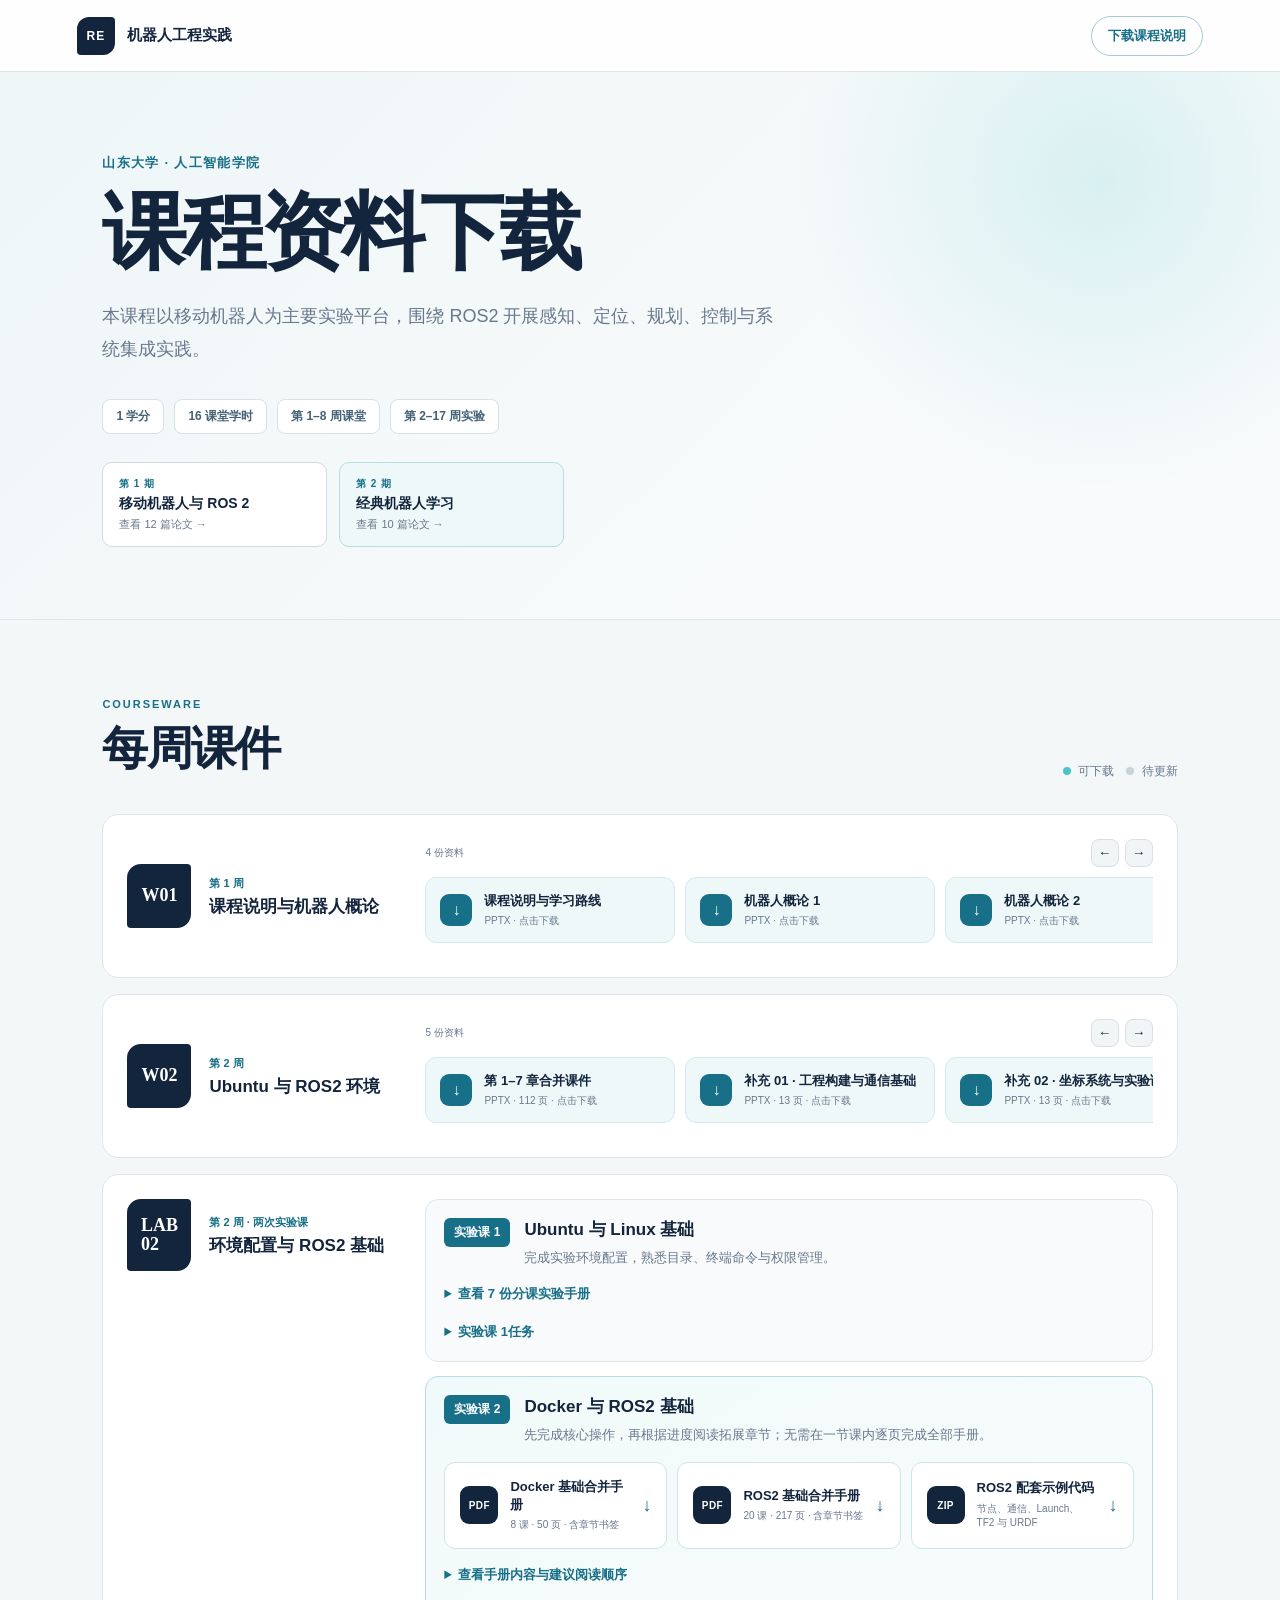
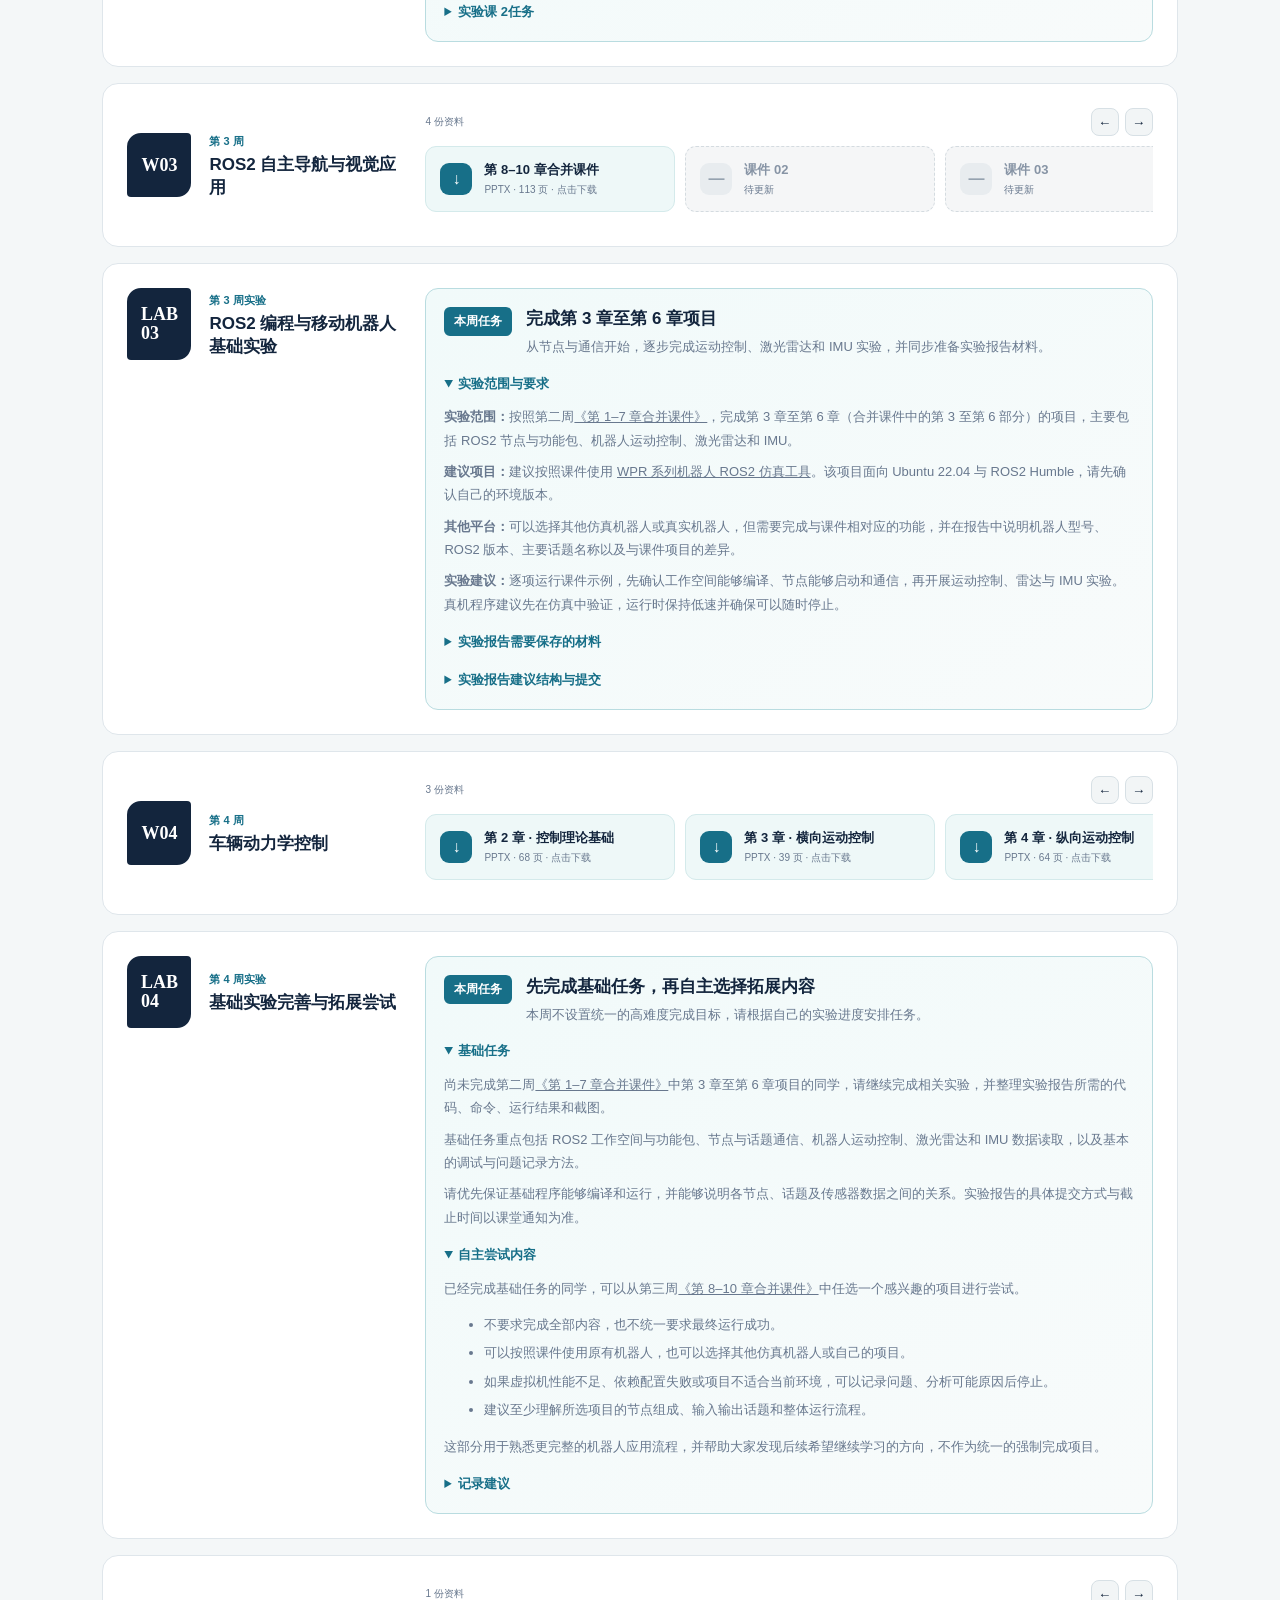
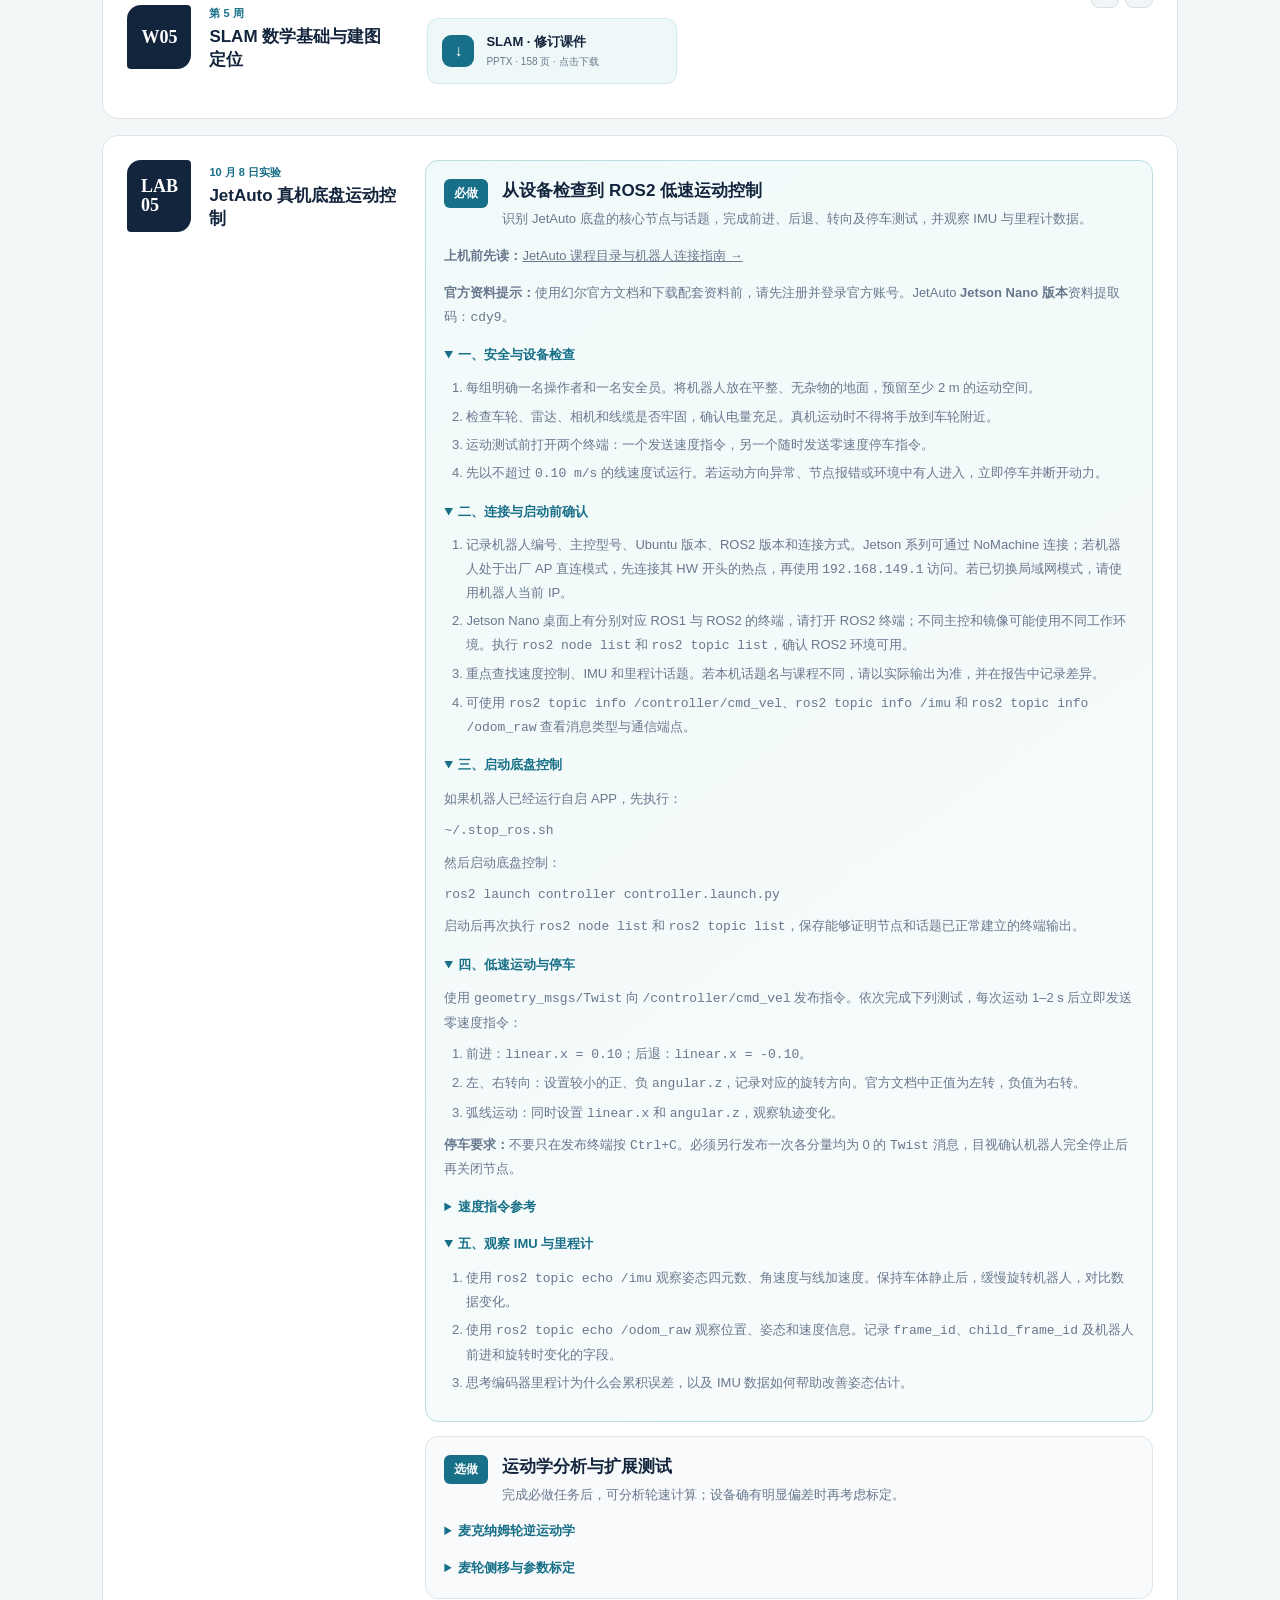
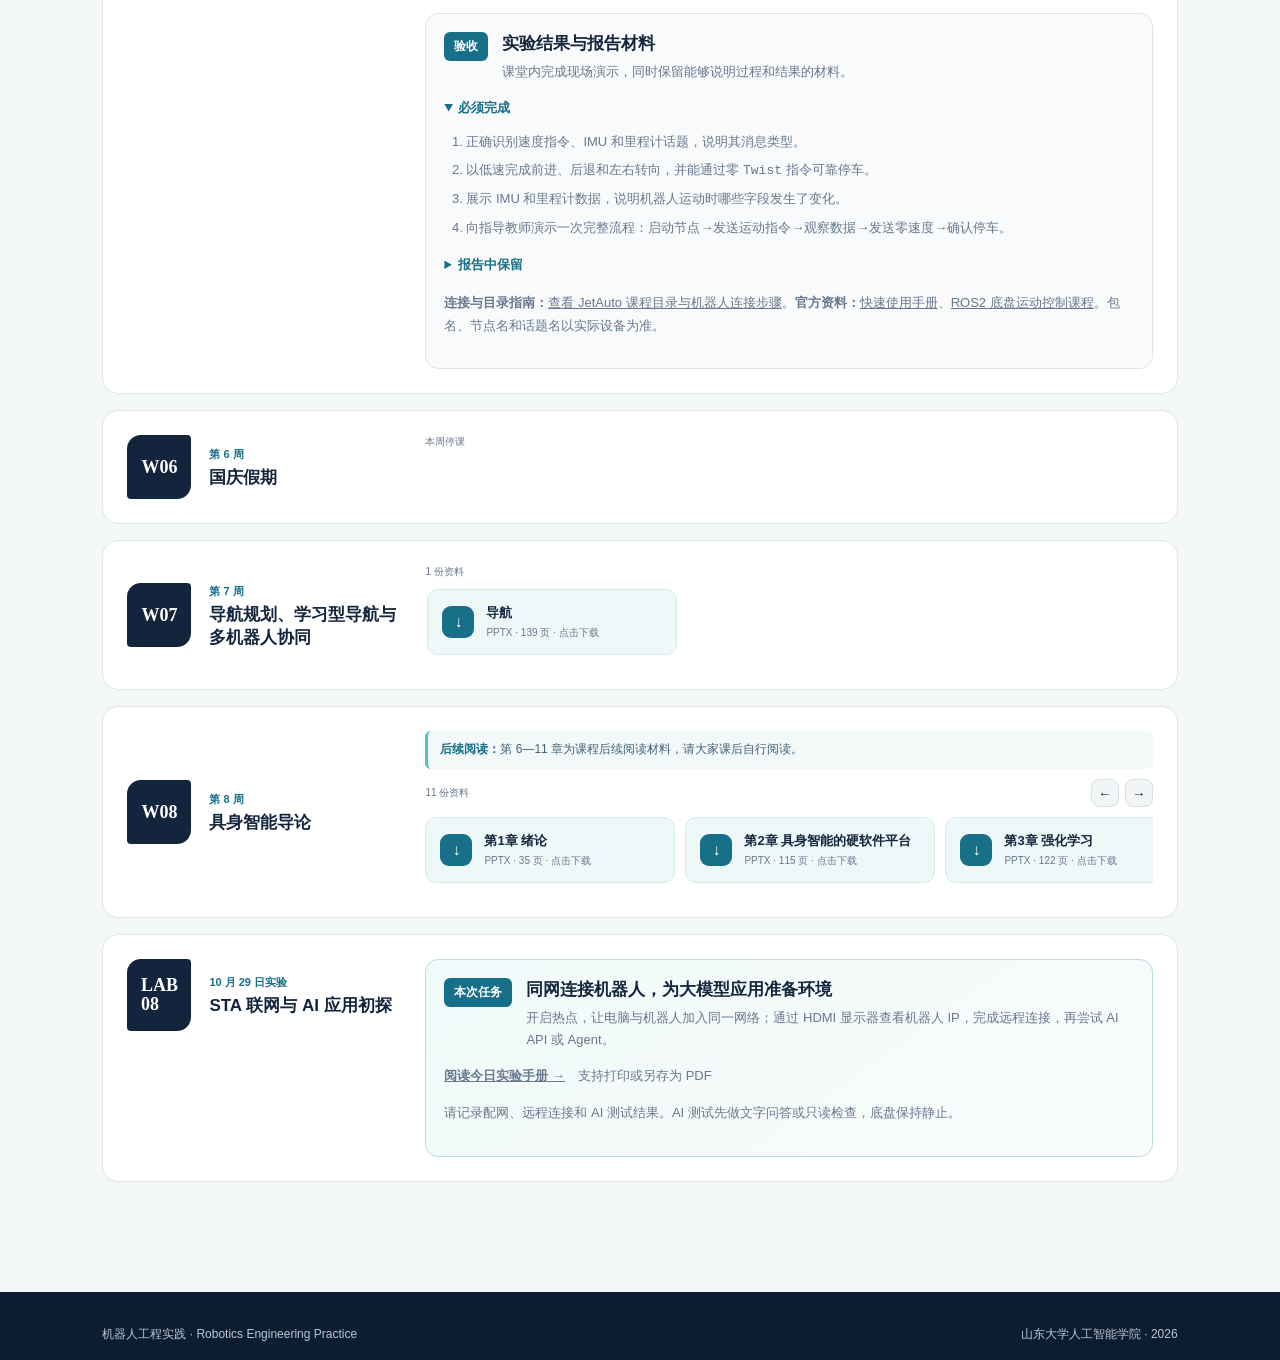
==== commit a27b6a5c: "Publish October 29 STA networking and AI lab manual" ====
--- a/index.html
+++ b/index.html
@@ -131,6 +131,10 @@
         <article class="week-card" id="week07"><div class="week-title"><span>W07</span><div><small>第 7 周</small><h3>导航规划、学习型导航与多机器人协同</h3></div></div><div class="rail-wrap"><div class="rail-controls"><span>1 份资料</span></div><div class="materials"><a class="material available" href="downloads/%E5%AF%BC%E8%88%AA.pptx?v=20261011d" download="导航.pptx"><b>↓</b><span><strong>导航</strong><small>PPTX · 139 页 · 点击下载</small></span></a></div></div></article>
 
         <article class="week-card" id="week08"><div class="week-title"><span>W08</span><div><small>第 8 周</small><h3>具身智能导论</h3></div></div><div class="rail-wrap"><p class="week-reading-note"><strong>后续阅读：</strong>第 6—11 章为课程后续阅读材料，请大家课后自行阅读。</p><div class="rail-controls"><span>11 份资料</span><div><button aria-label="向左查看第8周课件">←</button><button aria-label="向右查看第8周课件">→</button></div></div><div class="materials"><a class="material available" href="https://raw.githubusercontent.com/tcy1998/robotics-engineering-practice/main/downloads/week08-01-introduction.pptx" download="具身智能导论_第1章.pptx"><b>↓</b><span><strong>第1章 绪论</strong><small>PPTX · 35 页 · 点击下载</small></span></a><a class="material available" href="https://raw.githubusercontent.com/tcy1998/robotics-engineering-practice/main/downloads/week08-02-platforms.pptx" download="具身智能导论_第2章.pptx"><b>↓</b><span><strong>第2章 具身智能的硬软件平台</strong><small>PPTX · 115 页 · 点击下载</small></span></a><a class="material available" href="https://raw.githubusercontent.com/tcy1998/robotics-engineering-practice/main/downloads/week08-03-reinforcement-learning.pptx" download="具身智能导论_第3章.pptx"><b>↓</b><span><strong>第3章 强化学习</strong><small>PPTX · 122 页 · 点击下载</small></span></a><a class="material available" href="https://raw.githubusercontent.com/tcy1998/robotics-engineering-practice/main/downloads/week08-04-teleoperation-imitation-learning.pptx" download="具身智能导论_第4章.pptx"><b>↓</b><span><strong>第4章 遥操作交互与模仿学习</strong><small>PPTX · 125 页 · 点击下载</small></span></a><a class="material available" href="https://raw.githubusercontent.com/tcy1998/robotics-engineering-practice/main/downloads/week08-05-foundation-models.pptx" download="具身智能导论_第5章.pptx"><b>↓</b><span><strong>第5章 具身智能大模型</strong><small>PPTX · 129 页 · 点击下载</small></span></a><a class="material available" href="https://raw.githubusercontent.com/tcy1998/robotics-engineering-practice/main/downloads/week08-06-navigation-planning.pptx" download="具身智能导论_第6章.pptx"><b>↓</b><span><strong>第6章 具身导航与规划</strong><small>PPTX · 123 页 · 后续阅读</small></span></a><a class="material available" href="https://raw.githubusercontent.com/tcy1998/robotics-engineering-practice/main/downloads/week08-07-vision-language-action.pptx" download="具身智能导论_第7章.pptx"><b>↓</b><span><strong>第7章 视觉－语言－动作模型</strong><small>PPTX · 131 页 · 后续阅读</small></span></a><a class="material available" href="https://raw.githubusercontent.com/tcy1998/robotics-engineering-practice/main/downloads/week08-08-world-models.pptx" download="具身智能导论_第8章.pptx"><b>↓</b><span><strong>第8章 世界模型</strong><small>PPTX · 113 页 · 后续阅读</small></span></a><a class="material available" href="https://raw.githubusercontent.com/tcy1998/robotics-engineering-practice/main/downloads/week08-09-sim-to-real.pptx" download="具身智能导论_第9章.pptx"><b>↓</b><span><strong>第9章 虚实迁移技术</strong><small>PPTX · 113 页 · 后续阅读</small></span></a><a class="material available" href="https://raw.githubusercontent.com/tcy1998/robotics-engineering-practice/main/downloads/week08-10-embodied-data-training.pptx" download="具身智能导论_第10章.pptx"><b>↓</b><span><strong>第10章 具身数据与采集训练</strong><small>PPTX · 145 页 · 后续阅读</small></span></a><a class="material available" href="https://raw.githubusercontent.com/tcy1998/robotics-engineering-practice/main/downloads/week08-11-integrated-practice.pptx" download="具身智能导论_第11章.pptx"><b>↓</b><span><strong>第11章 具身智能综合实践</strong><small>PPTX · 140 页 · 后续阅读</small></span></a></div></div></article>
+        <article class="week-card lab-week" id="lab-20261029">
+          <div class="week-title"><span>LAB<br>08</span><div><small>10 月 29 日实验</small><h3>STA 联网与 AI 应用初探</h3></div></div>
+          <div class="lab-sessions"><section class="lab-session session-featured"><div class="session-heading"><span>本次任务</span><div><h4>同网连接机器人，为大模型应用准备环境</h4><p>开启热点，让电脑与机器人加入同一网络；通过 HDMI 显示器查看机器人 IP，完成远程连接，再尝试 AI API 或 Agent。</p></div></div><p class="lab-notes"><a href="lab-20261029.html"><strong>阅读今日实验手册 →</strong></a>　支持打印或另存为 PDF</p><p class="lab-notes">请记录配网、远程连接和 AI 测试结果。AI 测试先做文字问答或只读检查，底盘保持静止。</p></section></div>
+        </article>
       </div>
     </section>
   </main>
